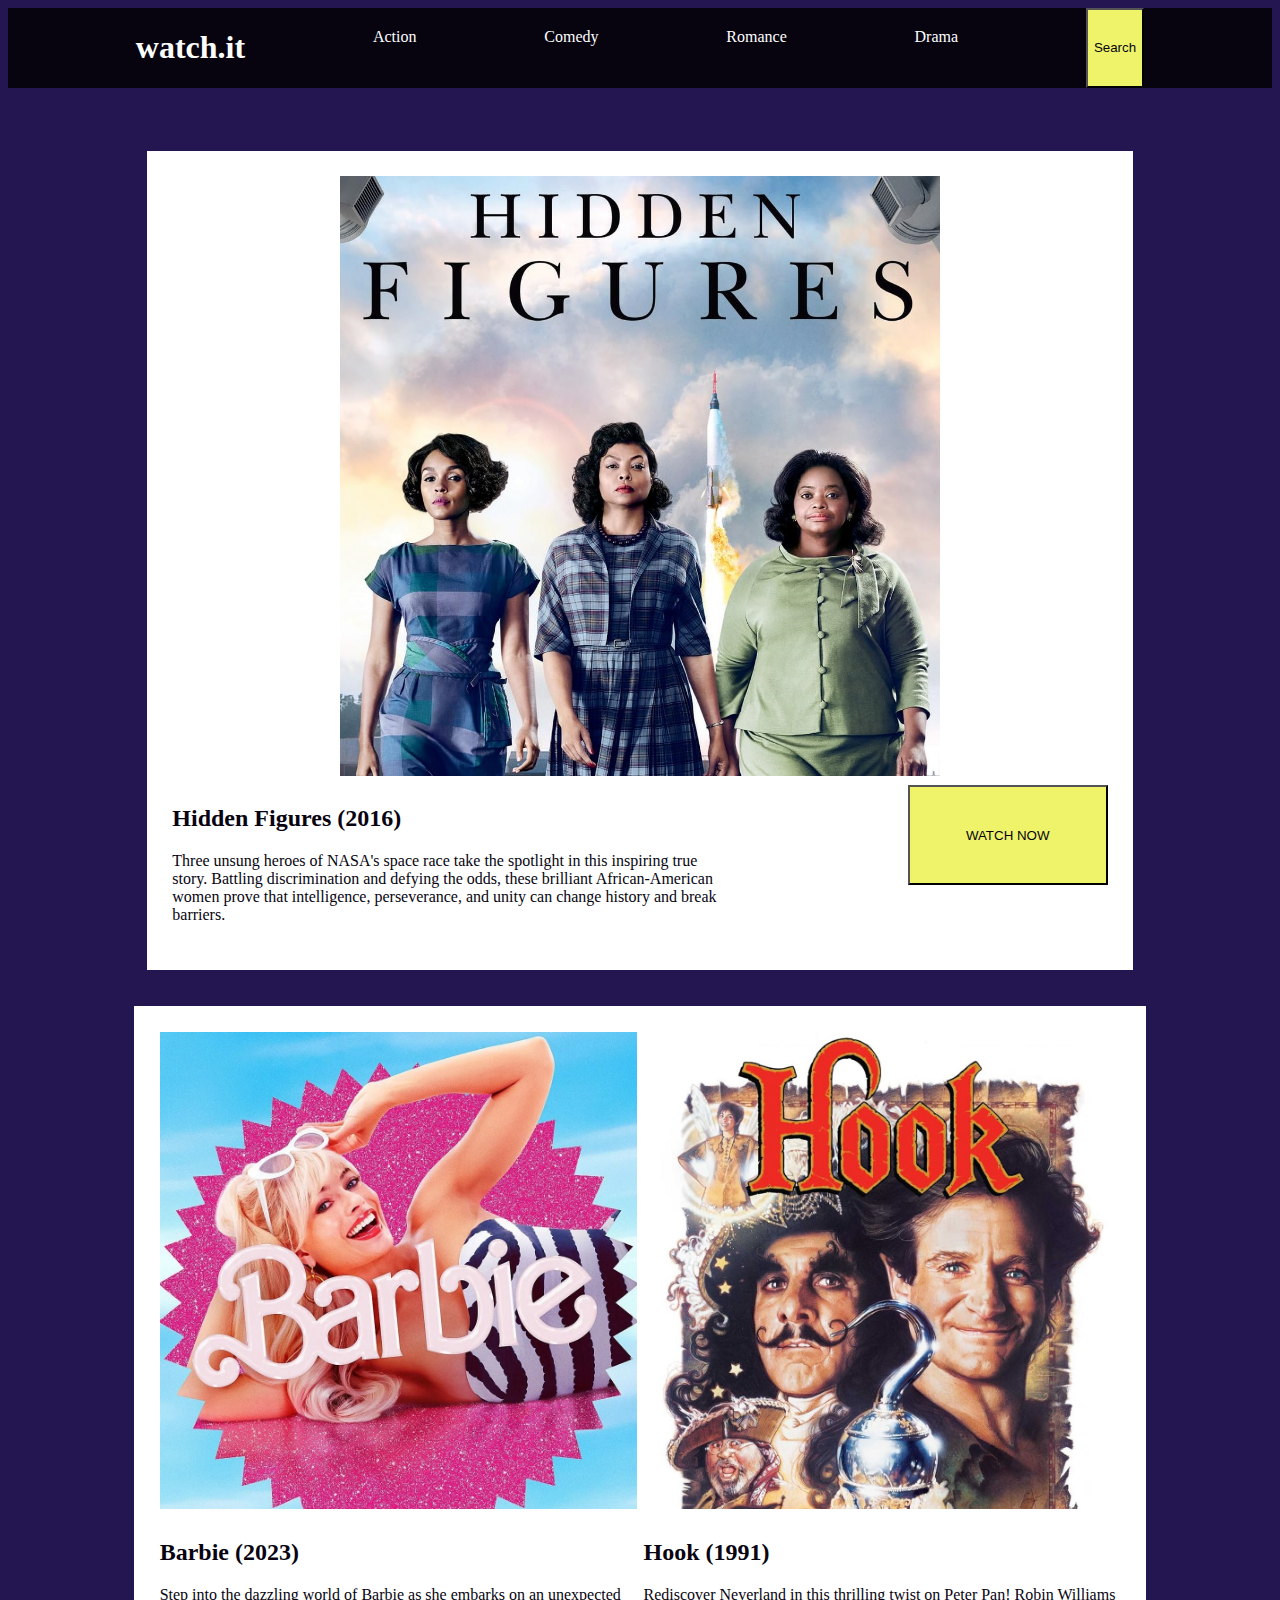
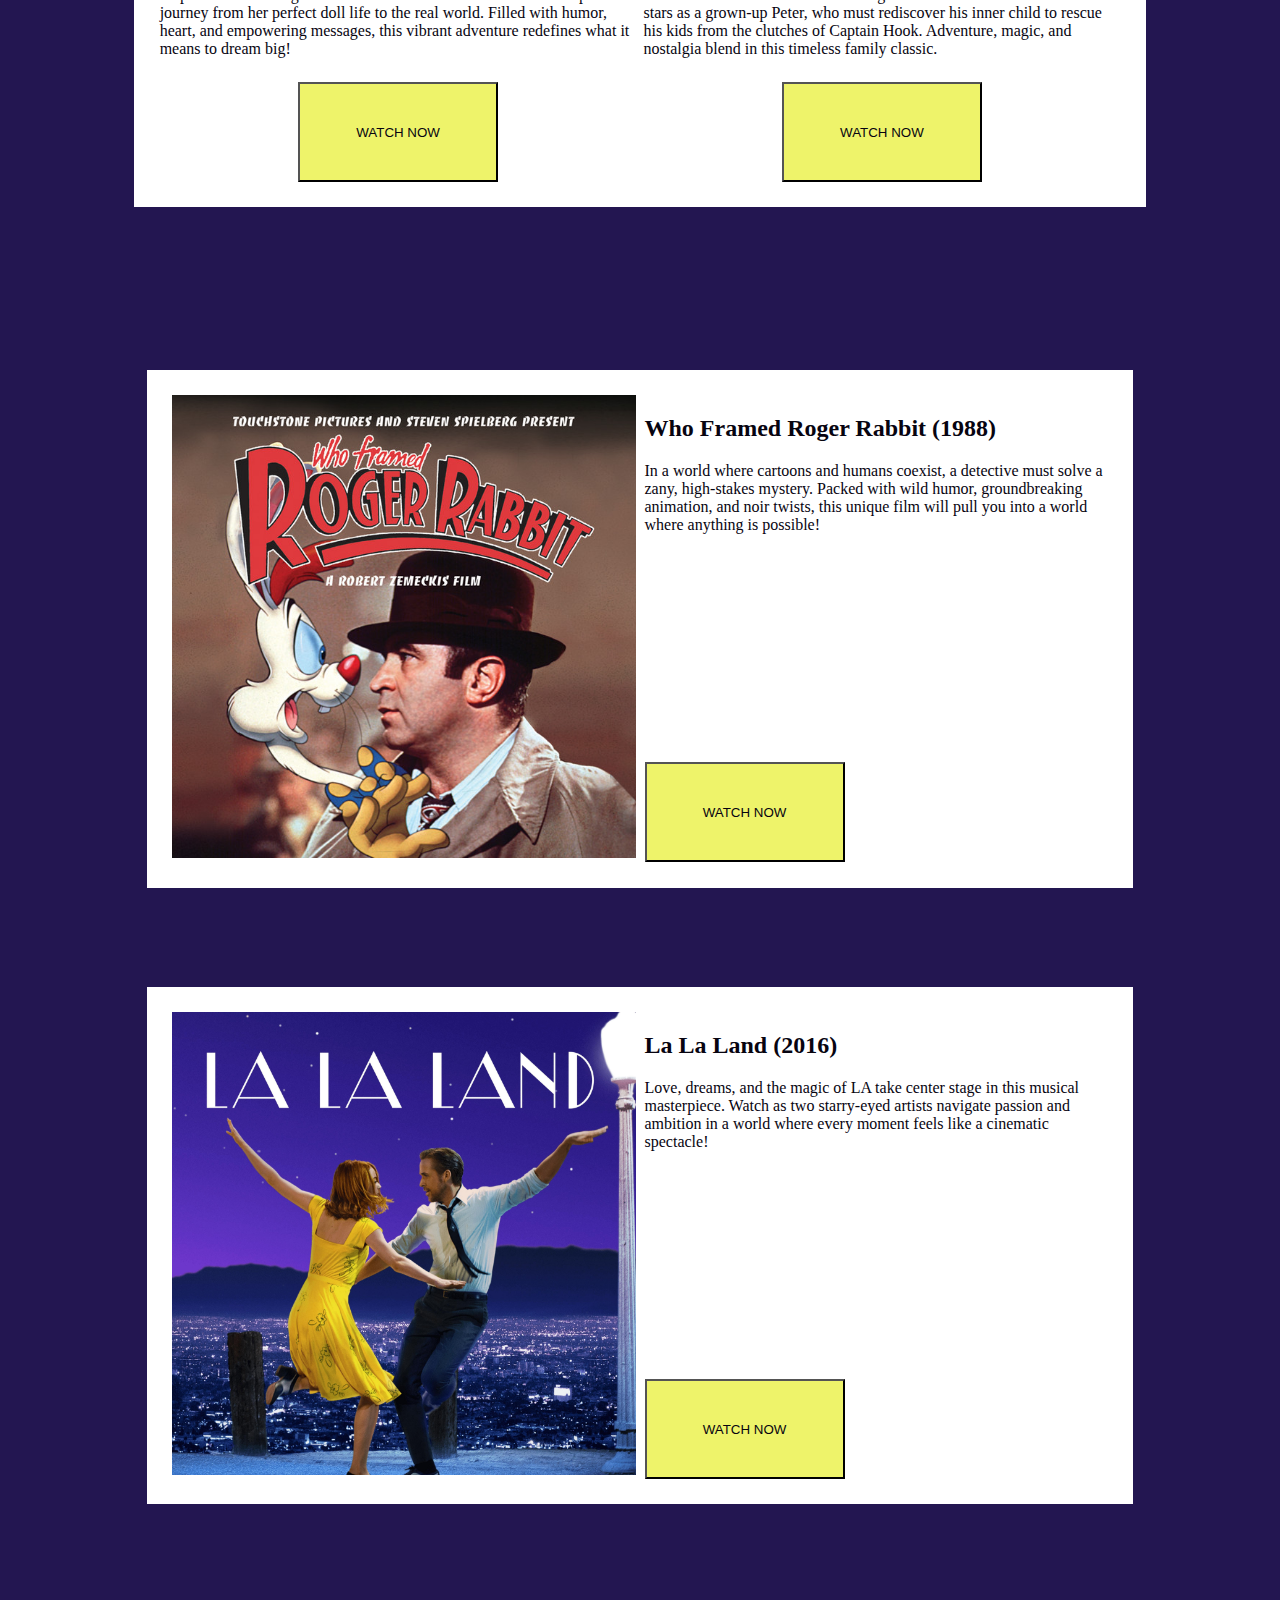
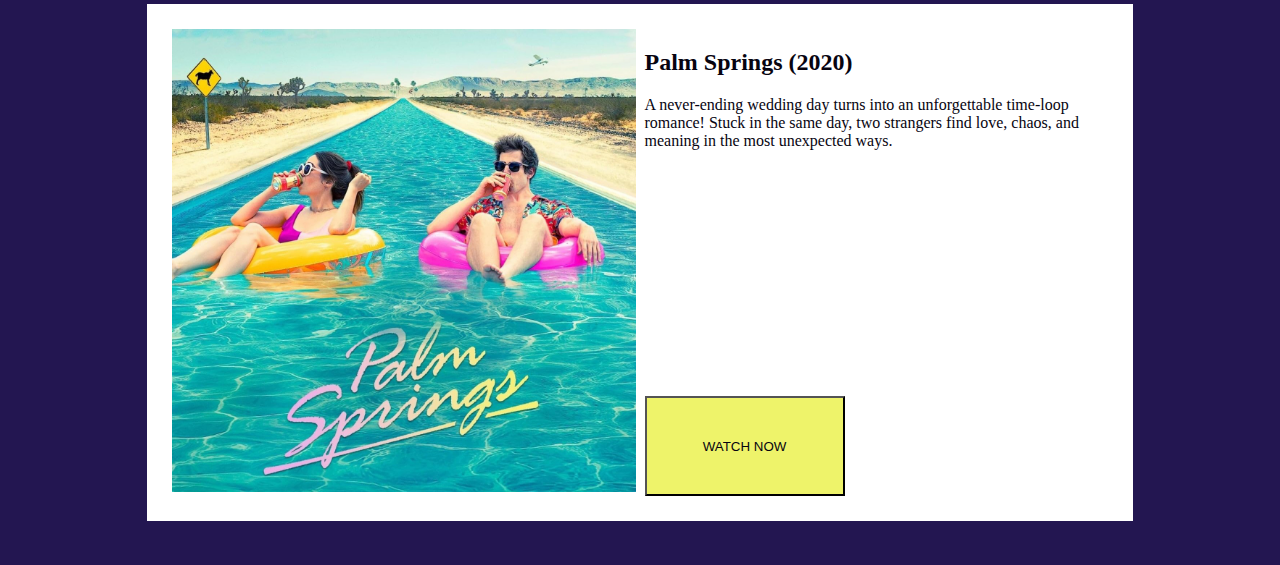
==== index.html @ b03faac0 "index.html" ====
<!DOCTYPE html>
<html lang="en">
<head>
    <meta charset="UTF-8">
    <meta name="viewport" content="width=device-width, initial-scale=1.0">
    <title>watch.it</title>
    <link rel="stylesheet" href="style.css">
</head>
<body>
    <!-- NAV BAR -->
    <nav>
        <h1>watch.it</h1>
        <a>Action</a>
        <a>Comedy</a>
        <a>Romance</a>
        <a>Drama</a>
        <button>Search</button>
    </nav>
<!-- POSTER 1 -->
<div class="top_poster">
    <div class="poster"><img src="images/hidden-figures.jpg"></div>
    <div class="description">
        <h2>Hidden  Figures (2016)</h2>
        <p>Three unsung heroes of NASA's space race take the spotlight in this inspiring true story. Battling discrimination and defying the odds, 
            these brilliant African-American women prove that intelligence, perseverance, and unity can change history and break barriers.</p>
    </div>
    <div class="b"><button>WATCH NOW</button></div>
</div>

<br><br>

<!-- POSTER 2 -->
<div class="container_1">
    <div class="poster1"><img src="images/barbie.jpg"></div>
    <div class="poster2"><img src="images/hook.jpg"></div>
    <div class="d2">
        <h2>Barbie (2023)</h2>
        <p>Step into the dazzling world of Barbie as she embarks on an unexpected journey from her perfect doll life to the real world. 
            Filled with humor, heart, and empowering messages, this vibrant adventure redefines what it means to dream big!</p>
    </div>
    <div class="d3">
        <h2>Hook (1991)</h2>
        <p>Rediscover Neverland in this thrilling twist on Peter Pan! Robin Williams stars as a grown-up Peter, 
            who must rediscover his inner child to rescue his kids from the clutches of Captain Hook. 
            Adventure, magic, and nostalgia blend in this timeless family classic.</p>        
    </div>
    <div class="b2"><button>WATCH NOW</button></div>
    <div class="b3"><button>WATCH NOW</button></div>
</div>

<br><br>

<!-- POSTER 3 -->

<div class="container_2">
    <div class="poster3"><img src="images/who-framed-roger-rabbit.jpg"></div>
    <div class="d4">
        <h2>Who Framed Roger Rabbit (1988)</h2>
        <p>In a world where cartoons and humans coexist, a detective must solve a zany, high-stakes mystery. 
            Packed with wild humor, groundbreaking animation, and noir twists, 
            this unique film will pull you into a world where anything is possible!</p>
    </div>
    <div class="b4">
        <button>WATCH NOW</button>
    </div>
</div>

<br><br>

<!-- POSTER 4 -->

<div class="container_2">
    <div class="poster3"><img src="images/la-la-land.jpg"></div>
    <div class="d4">
        <h2>La La Land (2016)</h2>
        <p>Love, dreams, and the magic of LA take center stage in this musical masterpiece. 
            Watch as two starry-eyed artists navigate passion and ambition in a world 
            where every moment feels like a cinematic spectacle!</p>
    </div>
    <div class="b4">
        <button>WATCH NOW</button>
    </div>
</div>

<br><br>

<!-- POSTER 5 -->

<div class="container_2">
    <div class="poster3"><img src="images/palm-springs.jpg"></div>
    <div class="d4">
        <h2>Palm Springs (2020)</h2>
        <p>A never-ending wedding day turns into an unforgettable time-loop romance! 
            Stuck in the same day, two strangers find love, chaos, and meaning in the most unexpected ways.</p>
    </div>
    <div class="b4">
        <button>WATCH NOW</button>
    </div>
</div>

<br><br>

</body>
</html>
---- style.css ----
html {
	box-sizing: border-box;
}
*, *:before, *:after {
	box-sizing: inherit; 
}

/* watch.it brand colors 
> #070410
> #231651
> #4DCCBD
> #EEF36A
> #FFFFFF
*/

body {
    background-color: #231651;
    color: #FFFFFF;
}

img {
    width: 100%;
    height: auto;
    max-width: 600px;
}

/* BUTTON AND NAV BAR */
nav {
    display: flex;
    justify-content: space-evenly;
    color: #FFFFFF;
    background-color: #070410;
}

a {
    margin-top: 20px;
}

button {
    color: #070410;
    background-color: #EEF36A;
}

button:hover{
    background-color: #4DCCBD;
}

/* grid 1 */
.top_poster {
    display: grid;
    grid-template-columns: repeat(4, 1fr);
    grid-template-rows: repeat(4, 1fr);
    gap: 5px;
    padding: 2%;
    background-color: #FFFFFF;
    color: #070410;
    margin-left: 11%;
    margin-right: 11%;
    margin-top: 5%
}
    
.poster {
    grid-column: span 5 / span 4;
    grid-row: span 4 / span 4;
    justify-self: center;
}


.description {
    grid-column: span 3 / span 3;
    grid-row: span 2 / span 2;
    grid-row-start: 5;
}

.b {
    grid-row: span 3 / span 3;
    grid-column-start: 5;
    grid-row-start: 5;
    justify-self: right;
}

.b button, .b2 button, .b3 button, .b4 button {
    width: 200px;
    height: 100px;
}

/* grid 2 */


.container_1 {
    display: grid;
    grid-template-columns: repeat(4, 1fr);
    grid-template-rows: repeat(4, 1fr);
    gap: 7px;
    padding: 2%;
    background-color: #FFFFFF;
    color: #070410;
    margin-left: 10%;
    margin-right: 10%;
    margin-bottom: 5%
}
    
.poster1 {
    grid-column: span 2 / span 2;
    grid-row: span 3 / span 3;
}

.poster2 {
    grid-column: span 2 / span 2;
    grid-row: span 3 / span 3;
    grid-column-start: 3;
}

.d2 {
    grid-column: span 2 / span 2;
    grid-row-start: 4;
}

.d3 {
    grid-column: span 2 / span 2;
    grid-column-start: 3;
    grid-row-start: 4;
}

.b2 {
    grid-column: span 2 / span 2;
    grid-row-start: 5;
    justify-self: center;
}

 .b3 {
    grid-column: span 2 / span 2;
    grid-column-start: 3;
    grid-row-start: 5;
    justify-self: center;
} 

/* grid 3 : repeats because they're the same style */


.container_2 {
    display: grid;
    grid-template-columns: repeat(4, 1fr);
    grid-template-rows: repeat(3, 1fr);
    gap: 9px;
    padding: 2%;
    background-color: #FFFFFF;
    color: #070410;
    margin-left: 11%;
    margin-right: 11%;
    margin-top: 5%
}
    
.poster3 {
    grid-column: span 2 / span 2;
    grid-row: span 4 / span 4;
}

.d4 {
    grid-column: span 2 / span 2;
    grid-row: span 3 / span 3;
    grid-column-start: 3;
}

.b4 {
    grid-column: span 2 / span 2;
    grid-column-start: 3;
    grid-row-start: 4;
}
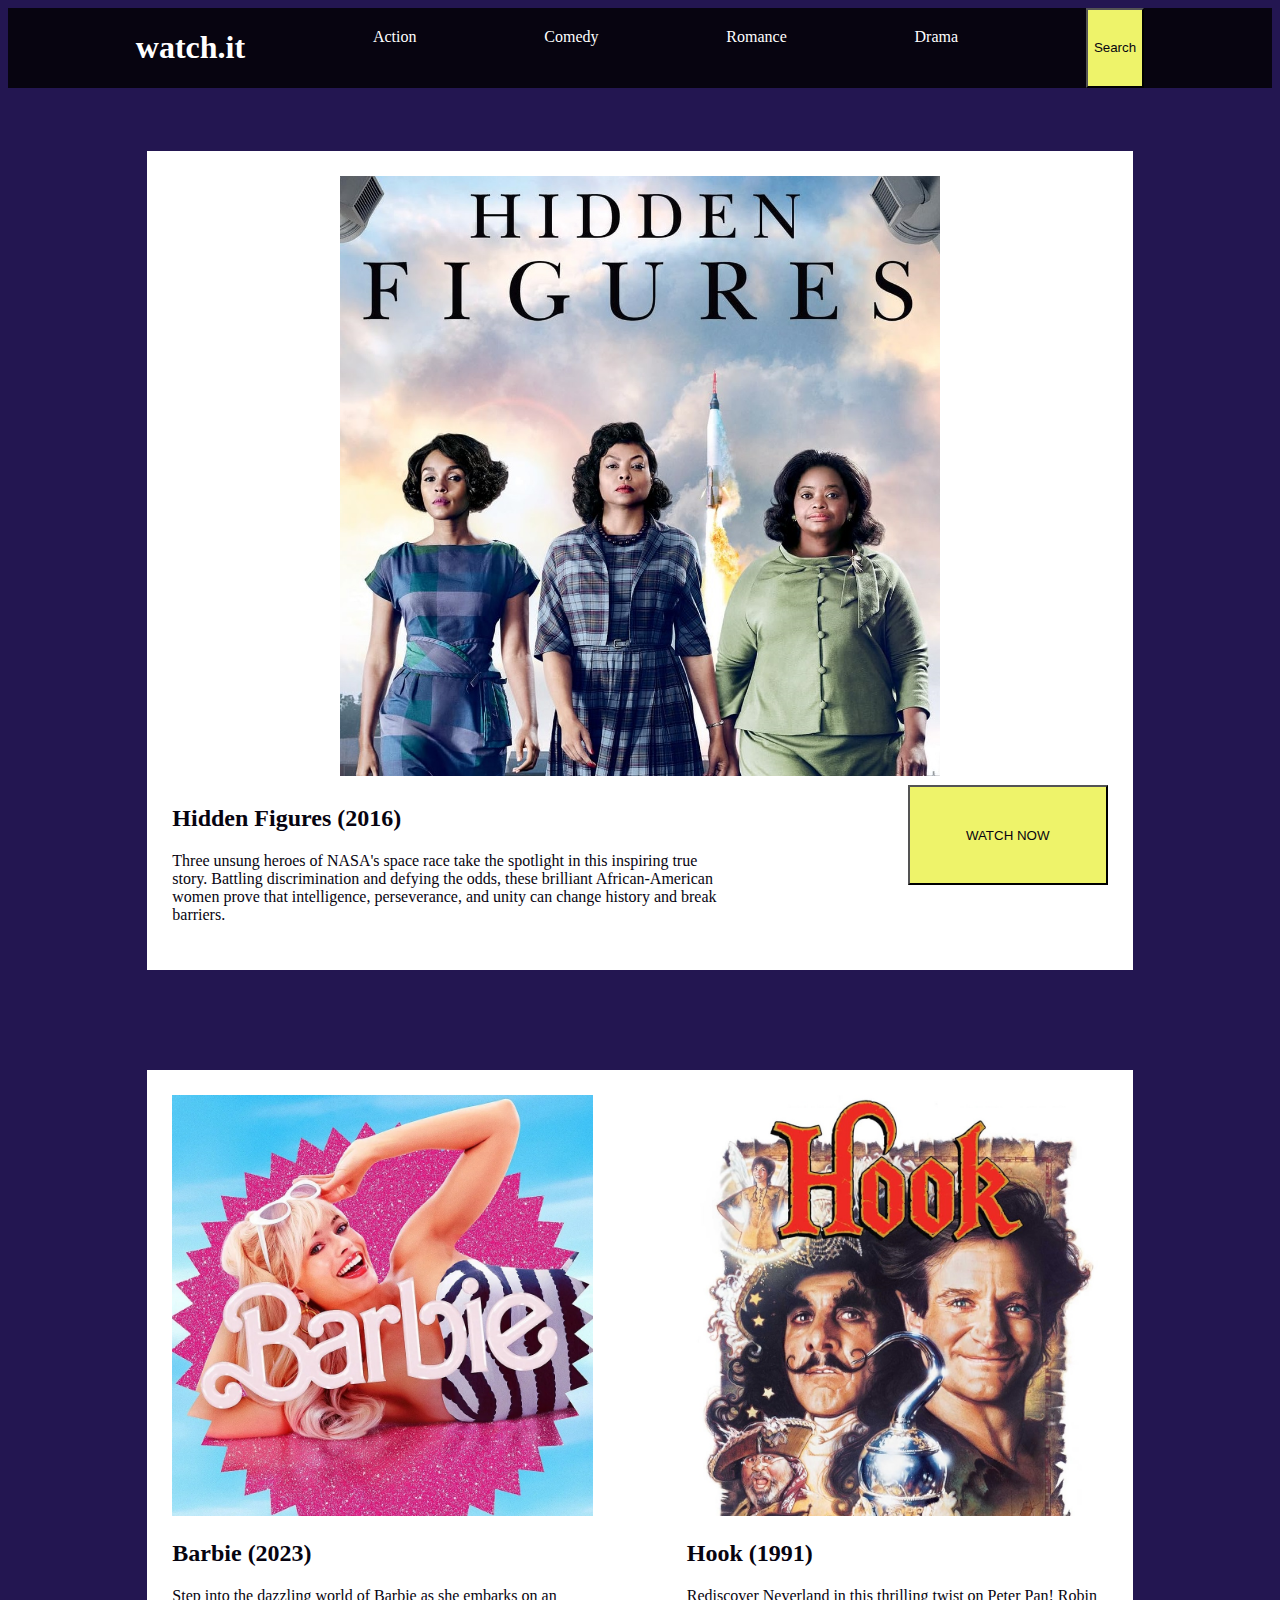
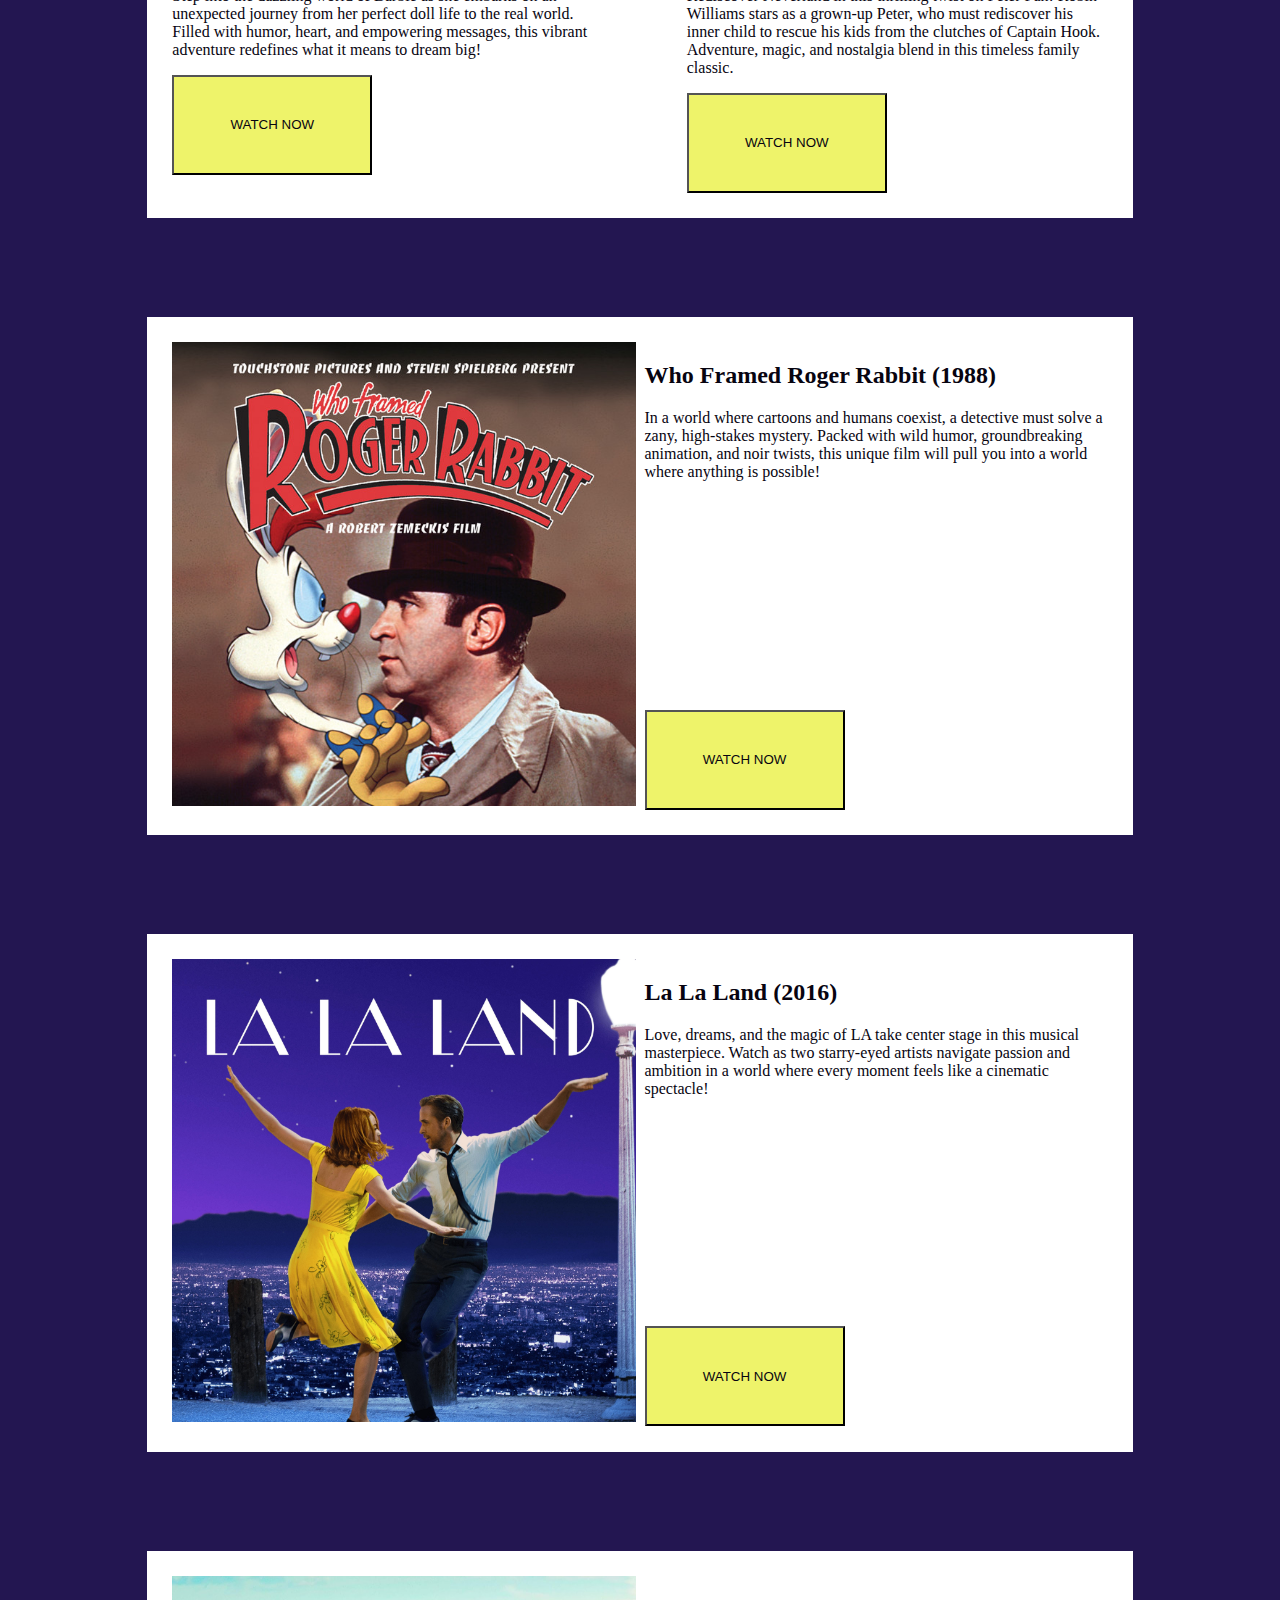
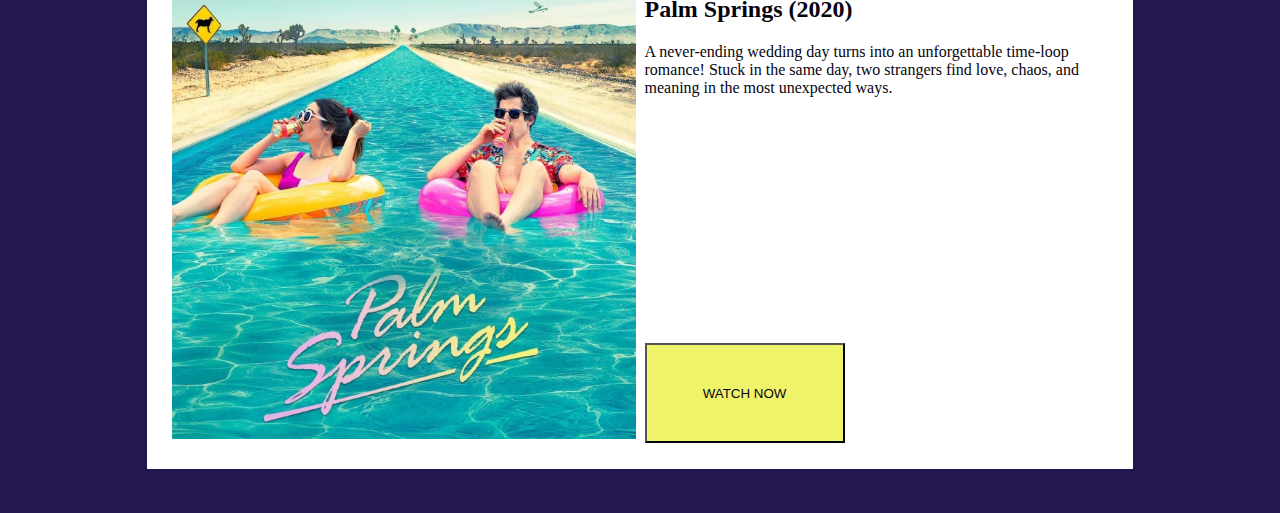
==== commit 841a217f: "index.html" ====
--- a/index.html
+++ b/index.html
@@ -17,6 +17,7 @@
         <button>Search</button>
     </nav>
 <!-- POSTER 1 -->
+<div class="container">
 <div class="top_poster">
     <div class="poster"><img src="images/hidden-figures.jpg"></div>
     <div class="description">
@@ -26,32 +27,35 @@
     </div>
     <div class="b"><button>WATCH NOW</button></div>
 </div>
+</div>
 
 <br><br>
 
 <!-- POSTER 2 -->
-<div class="container_1">
-    <div class="poster1"><img src="images/barbie.jpg"></div>
-    <div class="poster2"><img src="images/hook.jpg"></div>
-    <div class="d2">
-        <h2>Barbie (2023)</h2>
-        <p>Step into the dazzling world of Barbie as she embarks on an unexpected journey from her perfect doll life to the real world. 
-            Filled with humor, heart, and empowering messages, this vibrant adventure redefines what it means to dream big!</p>
-    </div>
-    <div class="d3">
-        <h2>Hook (1991)</h2>
-        <p>Rediscover Neverland in this thrilling twist on Peter Pan! Robin Williams stars as a grown-up Peter, 
-            who must rediscover his inner child to rescue his kids from the clutches of Captain Hook. 
-            Adventure, magic, and nostalgia blend in this timeless family classic.</p>        
-    </div>
-    <div class="b2"><button>WATCH NOW</button></div>
-    <div class="b3"><button>WATCH NOW</button></div>
+<div class="container">
+    <div class="container_1">
+        <div class="column">
+            <img src="images/barbie.jpg">
+            <h2>Barbie (2023)</h2>
+            <p>Step into the dazzling world of Barbie as she embarks on an unexpected journey from her perfect doll life to the real world. 
+                Filled with humor, heart, and empowering messages, this vibrant adventure redefines what it means to dream big!</p>
+            <button>WATCH NOW</button>
+        </div>
+        <div class="column">
+            <img src="images/hook.jpg">
+            <h2>Hook (1991)</h2>
+            <p>Rediscover Neverland in this thrilling twist on Peter Pan!
+                Robin Williams stars as a grown-up Peter, who must rediscover his inner child to rescue his kids from the clutches of Captain Hook. 
+               Adventure, magic, and nostalgia blend in this timeless family classic.</p>
+            <button>WATCH NOW</button>
+        </div>
+    </div> 
 </div>
 
 <br><br>
 
 <!-- POSTER 3 -->
-
+<div class="container">
 <div class="container_2">
     <div class="poster3"><img src="images/who-framed-roger-rabbit.jpg"></div>
     <div class="d4">
@@ -64,11 +68,12 @@
         <button>WATCH NOW</button>
     </div>
 </div>
+</div>
 
 <br><br>
 
 <!-- POSTER 4 -->
-
+<div class="container">
 <div class="container_2">
     <div class="poster3"><img src="images/la-la-land.jpg"></div>
     <div class="d4">
@@ -81,11 +86,12 @@
         <button>WATCH NOW</button>
     </div>
 </div>
+</div>
 
 <br><br>
 
 <!-- POSTER 5 -->
-
+<div class="container">
 <div class="container_2">
     <div class="poster3"><img src="images/palm-springs.jpg"></div>
     <div class="d4">
@@ -97,7 +103,7 @@
         <button>WATCH NOW</button>
     </div>
 </div>
-
+</div>
 <br><br>
 
 </body>
--- a/style.css
+++ b/style.css
@@ -1,3 +1,41 @@
+/* @media (orientation: portrait), (max-resolution: 1024px){} /* overall */
+
+/* @media (min-width: 360px) {
+    nav a {
+        display: none;
+    }
+
+    nav h1, nav button {
+        display: flex;
+        flex-direction: row;
+        align-items: center;
+    }
+
+    body {
+        padding: 12px;
+        max-width: 900px;
+    }
+}
+
+@media (min-width: 720px) {
+
+}
+
+@media (min-width: 1024px) {
+    nav {
+        display: flex;
+        justify-content: space-evenly;
+        color: #FFFFFF;
+        background-color: #070410;
+    }
+    
+    a {
+        margin-top: 20px;
+    }
+
+    
+} */
+
 html {
 	box-sizing: border-box;
 }
@@ -45,18 +83,21 @@
     background-color: #4DCCBD;
 }
 
+.container {
+    padding: 2%;
+    background-color: #FFFFFF;
+    color: #070410;
+    margin-left: 11%;
+    margin-right: 11%;
+    margin-top: 5%
+}
+
 /* grid 1 */
 .top_poster {
     display: grid;
     grid-template-columns: repeat(4, 1fr);
     grid-template-rows: repeat(4, 1fr);
     gap: 5px;
-    padding: 2%;
-    background-color: #FFFFFF;
-    color: #070410;
-    margin-left: 11%;
-    margin-right: 11%;
-    margin-top: 5%
 }
     
 .poster {
@@ -79,61 +120,21 @@
     justify-self: right;
 }
 
-.b button, .b2 button, .b3 button, .b4 button {
+.b button, .b2 button, .b4 button, .column button {
     width: 200px;
     height: 100px;
 }
 
 /* grid 2 */
 
-
 .container_1 {
-    display: grid;
-    grid-template-columns: repeat(4, 1fr);
-    grid-template-rows: repeat(4, 1fr);
-    gap: 7px;
-    padding: 2%;
-    background-color: #FFFFFF;
-    color: #070410;
-    margin-left: 10%;
-    margin-right: 10%;
-    margin-bottom: 5%
-}
-    
-.poster1 {
-    grid-column: span 2 / span 2;
-    grid-row: span 3 / span 3;
+    display: flex;
+    gap: 10%;
 }
 
-.poster2 {
-    grid-column: span 2 / span 2;
-    grid-row: span 3 / span 3;
-    grid-column-start: 3;
+.column {
+    flex: 50%;
 }
-
-.d2 {
-    grid-column: span 2 / span 2;
-    grid-row-start: 4;
-}
-
-.d3 {
-    grid-column: span 2 / span 2;
-    grid-column-start: 3;
-    grid-row-start: 4;
-}
-
-.b2 {
-    grid-column: span 2 / span 2;
-    grid-row-start: 5;
-    justify-self: center;
-}
-
- .b3 {
-    grid-column: span 2 / span 2;
-    grid-column-start: 3;
-    grid-row-start: 5;
-    justify-self: center;
-} 
 
 /* grid 3 : repeats because they're the same style */
 
@@ -143,12 +144,6 @@
     grid-template-columns: repeat(4, 1fr);
     grid-template-rows: repeat(3, 1fr);
     gap: 9px;
-    padding: 2%;
-    background-color: #FFFFFF;
-    color: #070410;
-    margin-left: 11%;
-    margin-right: 11%;
-    margin-top: 5%
 }
     
 .poster3 {
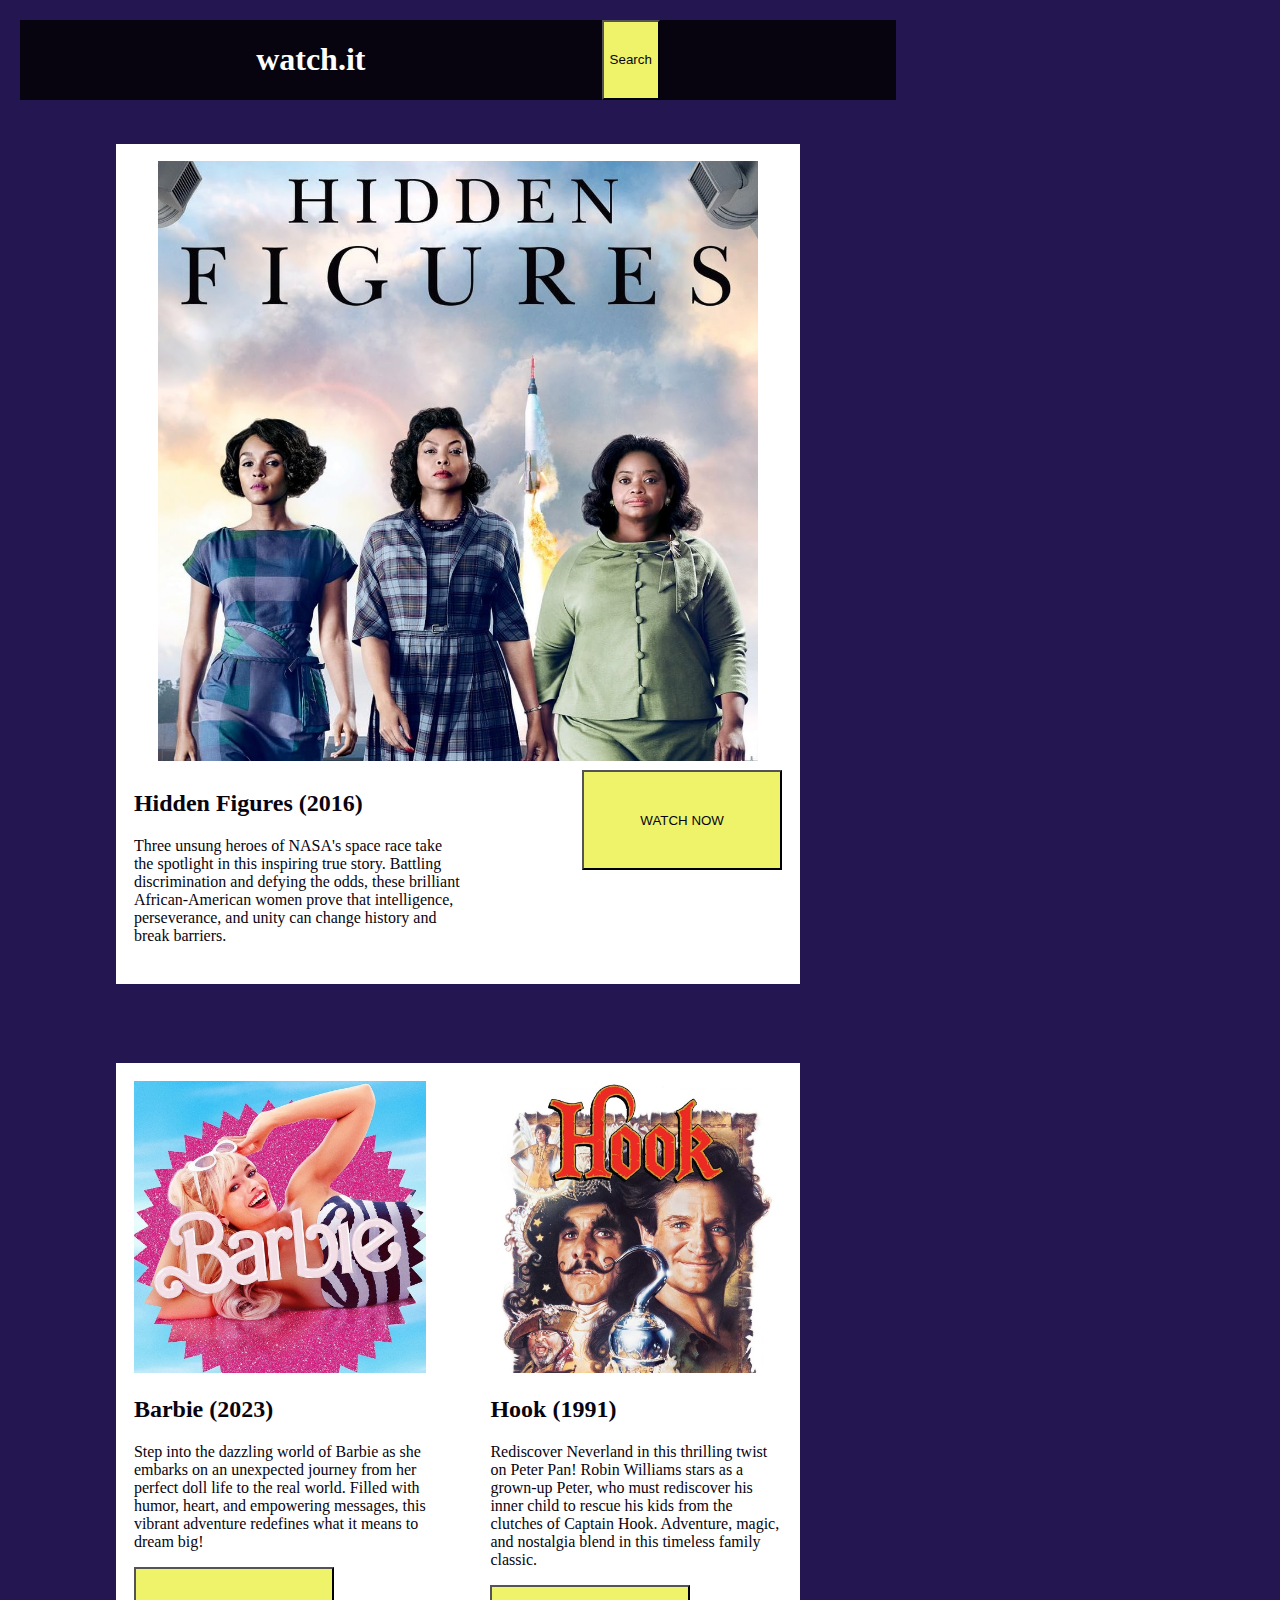
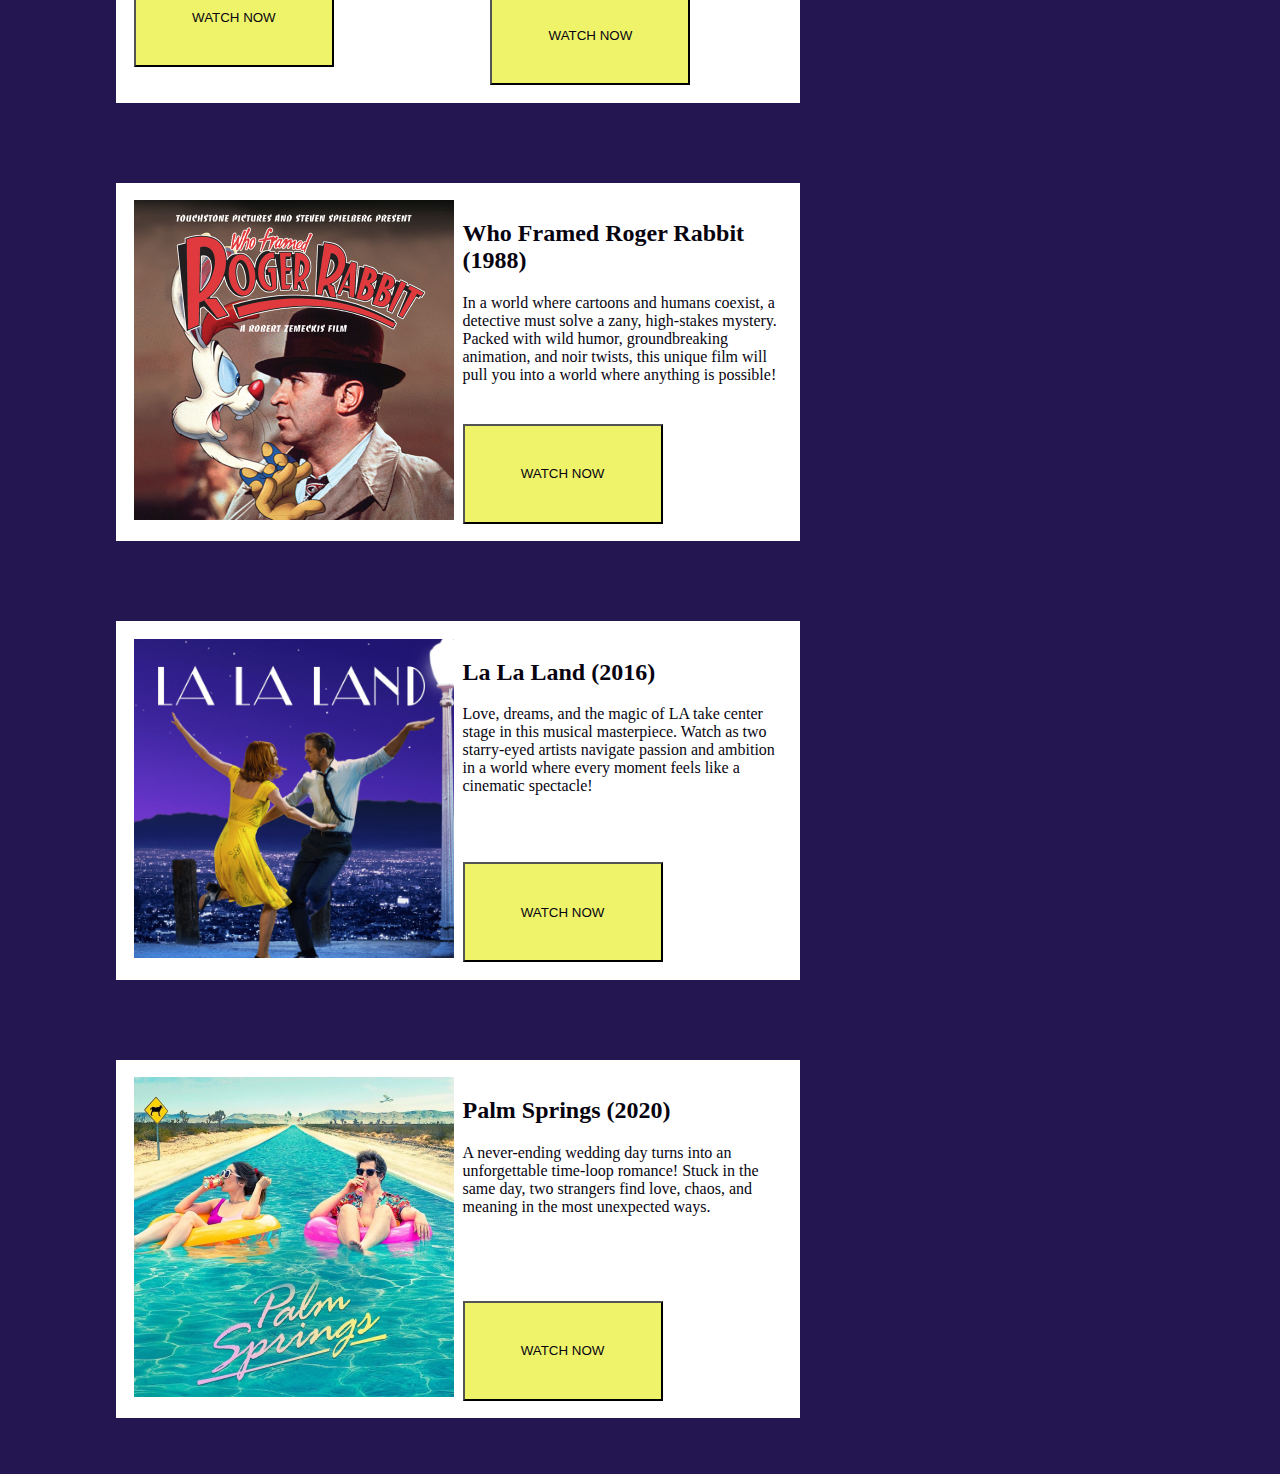
==== commit 84bd3929: "index.html" ====
--- a/index.html
+++ b/index.html
@@ -18,6 +18,8 @@
     </nav>
 <!-- POSTER 1 -->
 <div class="container">
+<div class="container_duo">
+<div class="column2">    
 <div class="top_poster">
     <div class="poster"><img src="images/hidden-figures.jpg"></div>
     <div class="description">
@@ -26,6 +28,8 @@
             these brilliant African-American women prove that intelligence, perseverance, and unity can change history and break barriers.</p>
     </div>
     <div class="b"><button>WATCH NOW</button></div>
+</div>
+</div>
 </div>
 </div>
 
@@ -56,7 +60,8 @@
 
 <!-- POSTER 3 -->
 <div class="container">
-<div class="container_2">
+<div class="container_duo">
+<div class="column2"><div class="container_2">
     <div class="poster3"><img src="images/who-framed-roger-rabbit.jpg"></div>
     <div class="d4">
         <h2>Who Framed Roger Rabbit (1988)</h2>
@@ -69,11 +74,15 @@
     </div>
 </div>
 </div>
+</div>
+</div>
 
 <br><br>
 
 <!-- POSTER 4 -->
 <div class="container">
+<div class="container_duo">
+<div class="column2">
 <div class="container_2">
     <div class="poster3"><img src="images/la-la-land.jpg"></div>
     <div class="d4">
@@ -87,11 +96,15 @@
     </div>
 </div>
 </div>
+</div>
+</div>
 
 <br><br>
 
 <!-- POSTER 5 -->
 <div class="container">
+<div class="container_duo">
+<div class="column2">
 <div class="container_2">
     <div class="poster3"><img src="images/palm-springs.jpg"></div>
     <div class="d4">
@@ -104,6 +117,8 @@
     </div>
 </div>
 </div>
+</div>
+</div>
 <br><br>
 
 </body>
--- a/style.css
+++ b/style.css
@@ -1,6 +1,6 @@
-/* @media (orientation: portrait), (max-resolution: 1024px){} /* overall */
-
-/* @media (min-width: 360px) {
+@media (orientation: portrait), (max-resolution: 1024px){} /* overall */
+
+@media (min-width: 360px) {
     nav a {
         display: none;
     }
@@ -15,13 +15,15 @@
         padding: 12px;
         max-width: 900px;
     }
+
+    img {
+        width: 100%;
+        height: auto;
+        max-width: 600px;
+    }
 }
 
 @media (min-width: 720px) {
-
-}
-
-@media (min-width: 1024px) {
     nav {
         display: flex;
         justify-content: space-evenly;
@@ -32,9 +34,106 @@
     a {
         margin-top: 20px;
     }
-
-    
-} */
+    img {
+        width: 100%;
+        height: auto;
+        max-width: 600px;
+    }
+
+    .container_1 {
+        display: flex;
+        gap: 10%;
+    }
+    
+    .column {
+        flex: 50%;
+    }
+}
+
+@media (min-width: 1024px) {
+    nav {
+        display: flex;
+        justify-content: space-evenly;
+        color: #FFFFFF;
+        background-color: #070410;
+    }
+    
+    a {
+        margin-top: 20px;
+    }
+
+    /* grid 1 */
+.top_poster {
+    display: grid;
+    grid-template-columns: repeat(4, 1fr);
+    grid-template-rows: repeat(4, 1fr);
+    gap: 5px;
+}
+    
+.poster {
+    grid-column: span 5 / span 4;
+    grid-row: span 4 / span 4;
+    justify-self: center;
+}
+
+
+.description {
+    grid-column: span 3 / span 3;
+    grid-row: span 2 / span 2;
+    grid-row-start: 5;
+}
+
+.b {
+    grid-row: span 3 / span 3;
+    grid-column-start: 5;
+    grid-row-start: 5;
+    justify-self: right;
+}
+
+.b button, .b2 button, .b4 button, .column button {
+    width: 200px;
+    height: 100px;
+}
+
+/* grid 2 */
+
+.container_1 {
+    display: flex;
+    gap: 10%;
+}
+
+.column {
+    flex: 50%;
+}
+
+/* grid 3 : repeats because they're the same style */
+
+
+.container_2 {
+    display: grid;
+    grid-template-columns: repeat(4, 1fr);
+    grid-template-rows: repeat(3, 1fr);
+    gap: 9px;
+}
+    
+.poster3 {
+    grid-column: span 2 / span 2;
+    grid-row: span 4 / span 4;
+}
+
+.d4 {
+    grid-column: span 2 / span 2;
+    grid-row: span 3 / span 3;
+    grid-column-start: 3;
+}
+
+.b4 {
+    grid-column: span 2 / span 2;
+    grid-column-start: 3;
+    grid-row-start: 4;
+}
+    
+} 
 
 html {
 	box-sizing: border-box;
@@ -48,8 +147,8 @@
 > #231651
 > #4DCCBD
 > #EEF36A
-> #FFFFFF
-*/
+> #FFFFFF */
+
 
 body {
     background-color: #231651;
@@ -92,7 +191,7 @@
     margin-top: 5%
 }
 
-/* grid 1 */
+/* grid 1 
 .top_poster {
     display: grid;
     grid-template-columns: repeat(4, 1fr);
@@ -125,7 +224,7 @@
     height: 100px;
 }
 
-/* grid 2 */
+/* grid 2 
 
 .container_1 {
     display: flex;
@@ -136,7 +235,7 @@
     flex: 50%;
 }
 
-/* grid 3 : repeats because they're the same style */
+/* grid 3 : repeats because they're the same style 
 
 
 .container_2 {
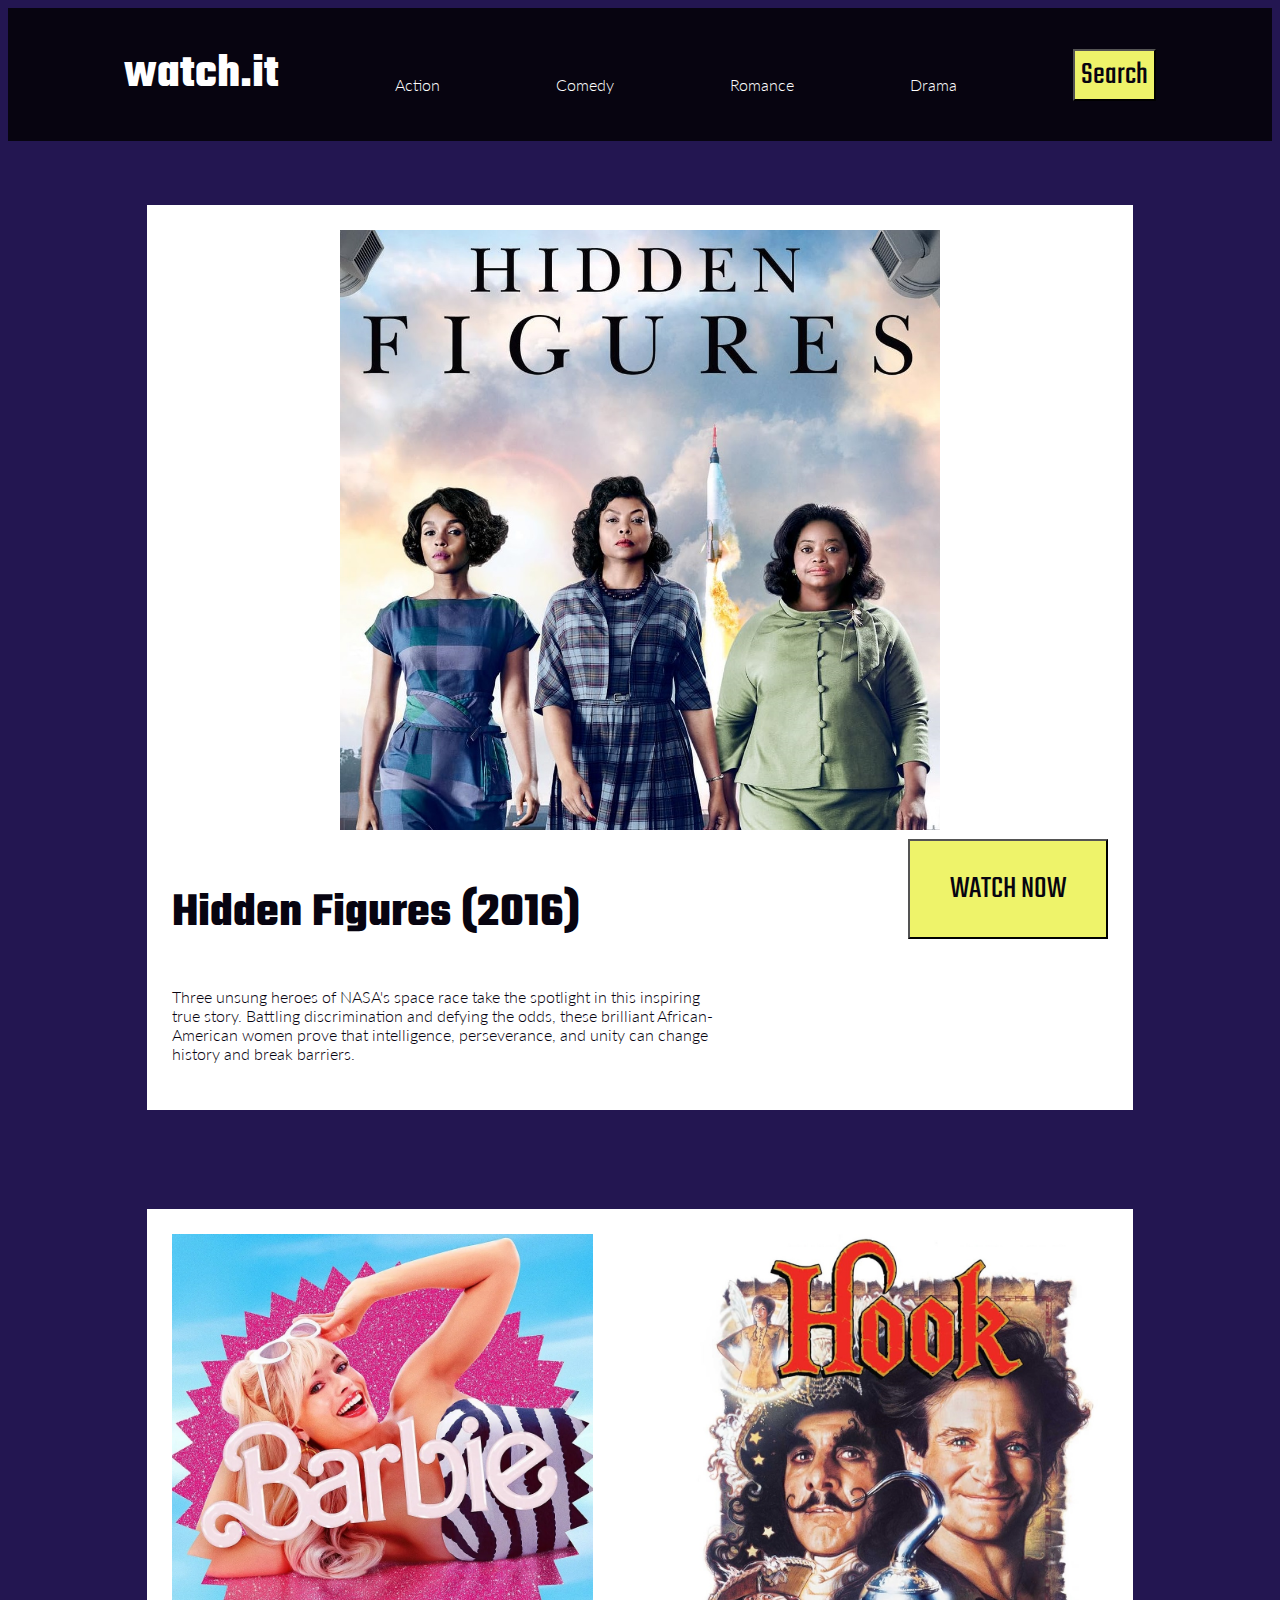
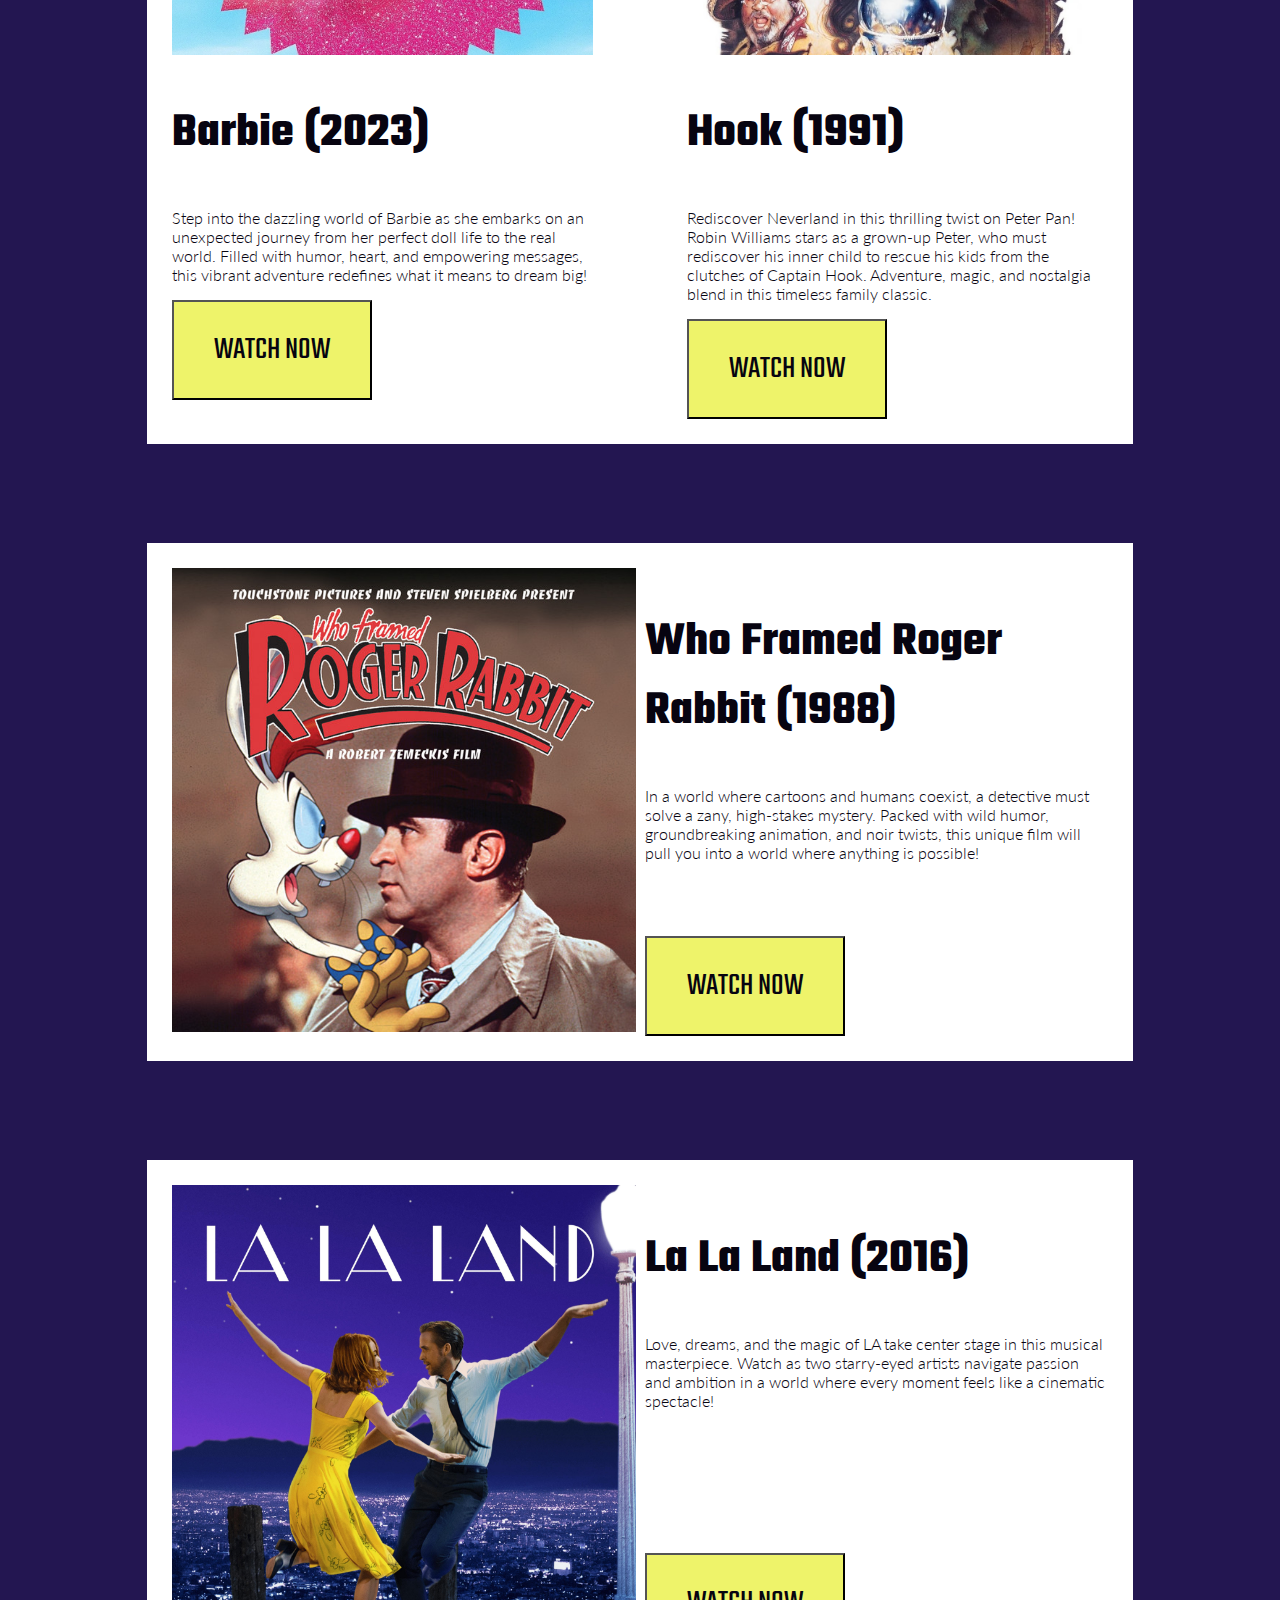
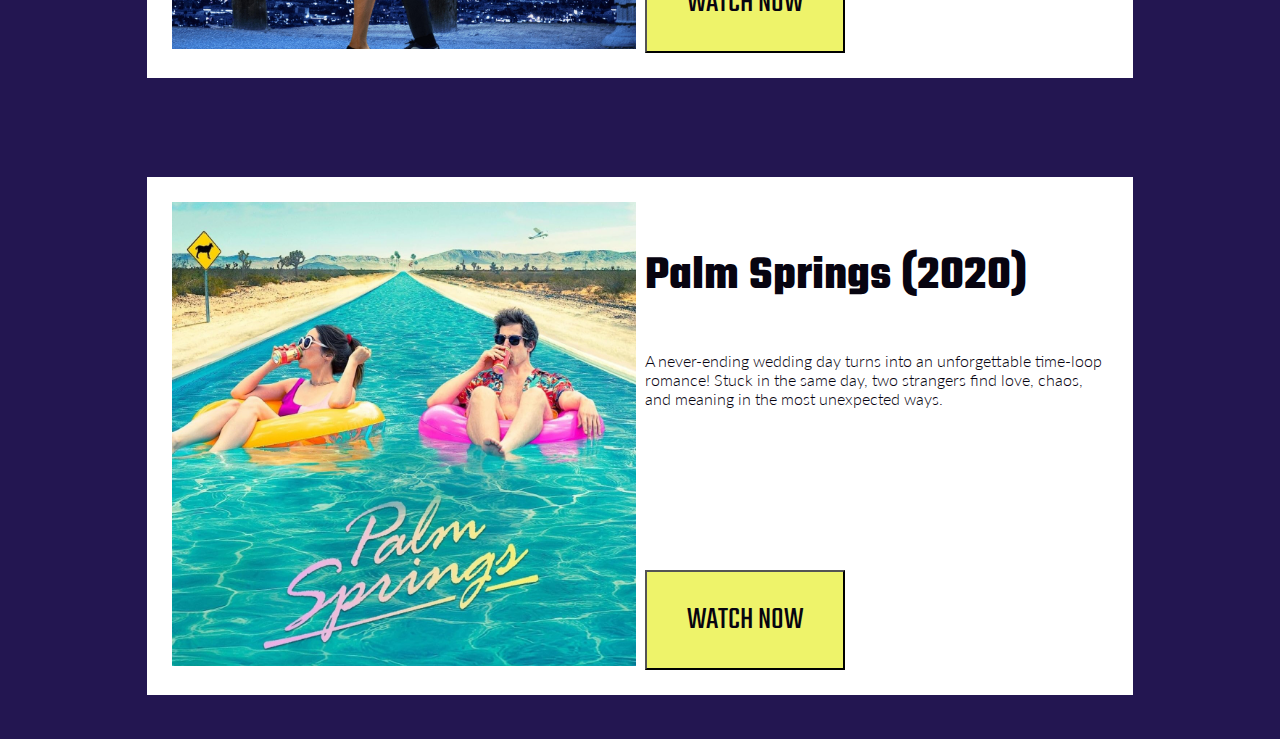
==== commit 44a216cc: "index.html" ====
--- a/index.html
+++ b/index.html
@@ -5,6 +5,14 @@
     <meta name="viewport" content="width=device-width, initial-scale=1.0">
     <title>watch.it</title>
     <link rel="stylesheet" href="style.css">
+    <!-- HEADING AND BUTTON FONT : TEKO -->
+    <link rel="preconnect" href="https://fonts.googleapis.com">
+    <link rel="preconnect" href="https://fonts.gstatic.com" crossorigin>
+    <link href="https://fonts.googleapis.com/css2?family=Teko:wght@300..700&display=swap" rel="stylesheet">
+    <!-- PARAGRAPH AND A FONT : LATO -->
+    <link rel="preconnect" href="https://fonts.googleapis.com">
+    <link rel="preconnect" href="https://fonts.gstatic.com" crossorigin>
+    <link href="https://fonts.googleapis.com/css2?family=Lato:ital,wght@0,100;0,300;0,400;0,700;0,900;1,100;1,300;1,400;1,700;1,900&display=swap" rel="stylesheet">
 </head>
 <body>
     <!-- NAV BAR -->
@@ -18,8 +26,8 @@
     </nav>
 <!-- POSTER 1 -->
 <div class="container">
-<div class="container_duo">
-<div class="column2">    
+<div class="container_1">
+<div class="column">    
 <div class="top_poster">
     <div class="poster"><img src="images/hidden-figures.jpg"></div>
     <div class="description">
@@ -60,8 +68,8 @@
 
 <!-- POSTER 3 -->
 <div class="container">
-<div class="container_duo">
-<div class="column2"><div class="container_2">
+<div class="container_1">
+<div class="column"><div class="container_2">
     <div class="poster3"><img src="images/who-framed-roger-rabbit.jpg"></div>
     <div class="d4">
         <h2>Who Framed Roger Rabbit (1988)</h2>
@@ -81,8 +89,8 @@
 
 <!-- POSTER 4 -->
 <div class="container">
-<div class="container_duo">
-<div class="column2">
+<div class="container_1">
+<div class="column">
 <div class="container_2">
     <div class="poster3"><img src="images/la-la-land.jpg"></div>
     <div class="d4">
@@ -103,8 +111,8 @@
 
 <!-- POSTER 5 -->
 <div class="container">
-<div class="container_duo">
-<div class="column2">
+<div class="container_1">
+<div class="column">
 <div class="container_2">
     <div class="poster3"><img src="images/palm-springs.jpg"></div>
     <div class="d4">
--- a/style.css
+++ b/style.css
@@ -1,6 +1,6 @@
 @media (orientation: portrait), (max-resolution: 1024px){} /* overall */
 
-@media (min-width: 360px) {
+@media (min-width: 360px) and (max-width: 719px) {
     nav a {
         display: none;
     }
@@ -11,35 +11,48 @@
         align-items: center;
     }
 
-    body {
-        padding: 12px;
+   body {
         max-width: 900px;
-    }
+    } 
 
     img {
         width: 100%;
         height: auto;
         max-width: 600px;
     }
+
+    h1, h2 {
+        font-size: 2em;
+    }
 }
 
 @media (min-width: 720px) {
     nav {
         display: flex;
         justify-content: space-evenly;
+        align-items: center;
         color: #FFFFFF;
         background-color: #070410;
     }
     
-    a {
+    /*a {
         margin-top: 20px;
-    }
+    }*/
     img {
         width: 100%;
         height: auto;
         max-width: 600px;
     }
 
+    .container_duo {
+        display: flex;
+        gap: 10%;
+    }
+    
+    .column2 {
+        flex: 50%;
+    }
+
     .container_1 {
         display: flex;
         gap: 10%;
@@ -56,10 +69,12 @@
         justify-content: space-evenly;
         color: #FFFFFF;
         background-color: #070410;
+        font-size: 1em;
     }
     
     a {
-        margin-top: 20px;
+        margin-top: 10%;
+        font-size: 1em;
     }
 
     /* grid 1 */
@@ -173,9 +188,15 @@
     margin-top: 20px;
 }
 
+h1, h2 {
+    font-size: 3em;
+}
+
+
 button {
     color: #070410;
     background-color: #EEF36A;
+    font-size: 2em;
 }
 
 button:hover{
@@ -191,6 +212,18 @@
     margin-top: 5%
 }
 
+.teko, h1, h2, button {
+    font-family: "Teko", sans-serif;
+    font-optical-sizing: auto;
+    font-style: normal;
+  }
+
+  .lato-light, p, a {
+    font-family: "Lato", sans-serif;
+    font-weight: 300;
+    font-style: normal;
+  }
+
 /* grid 1 
 .top_poster {
     display: grid;
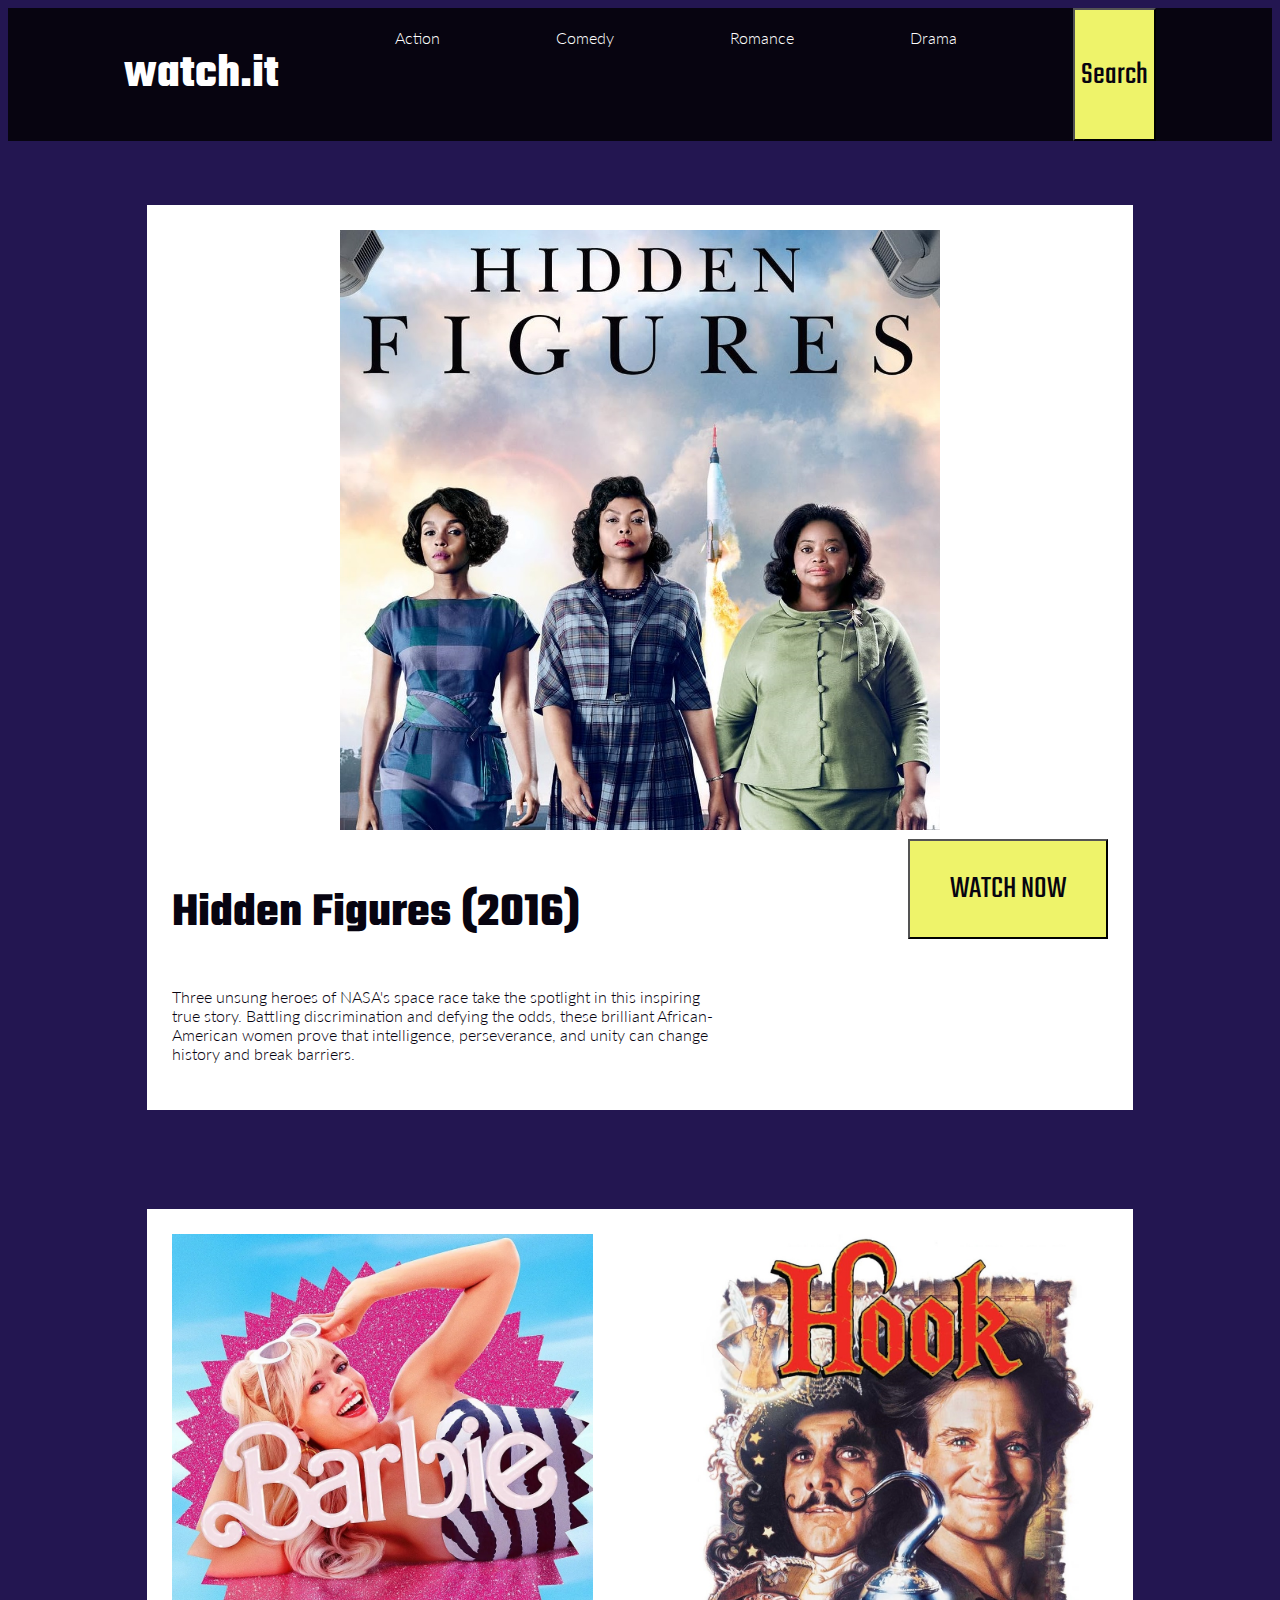
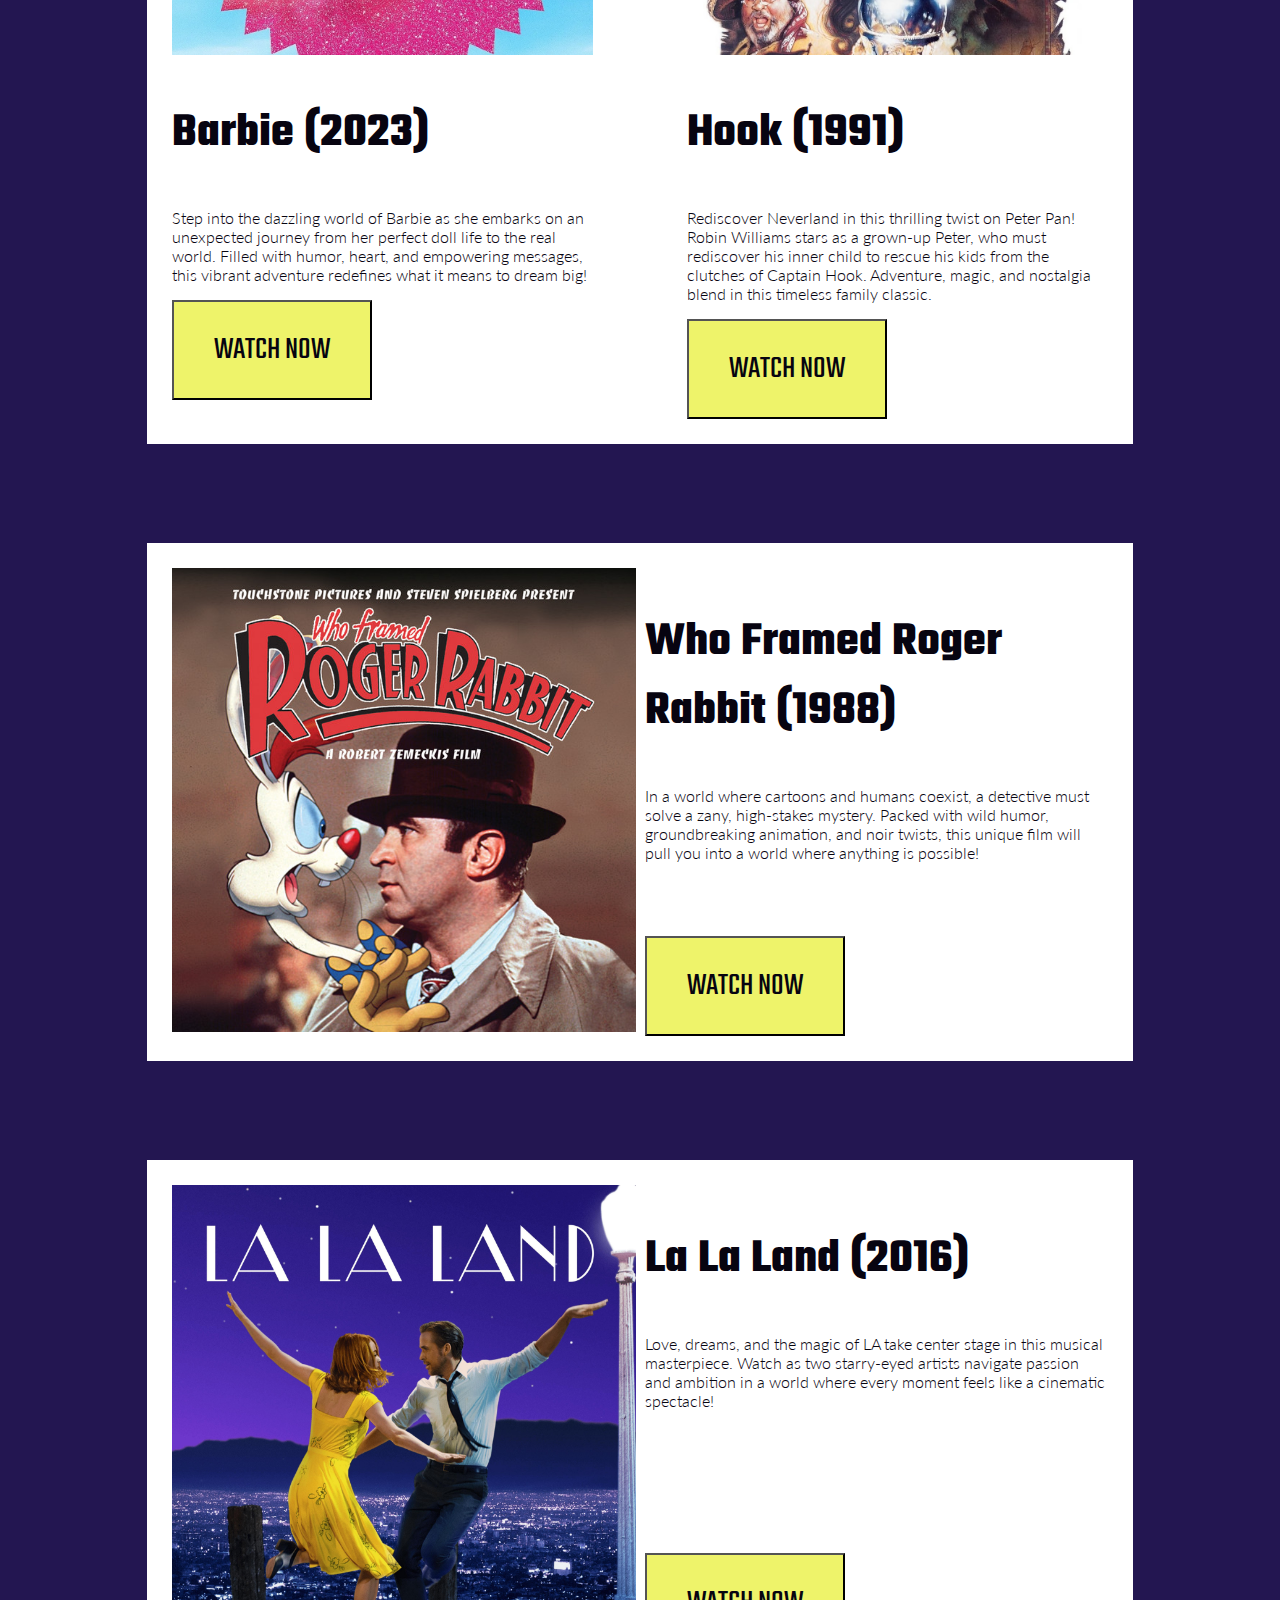
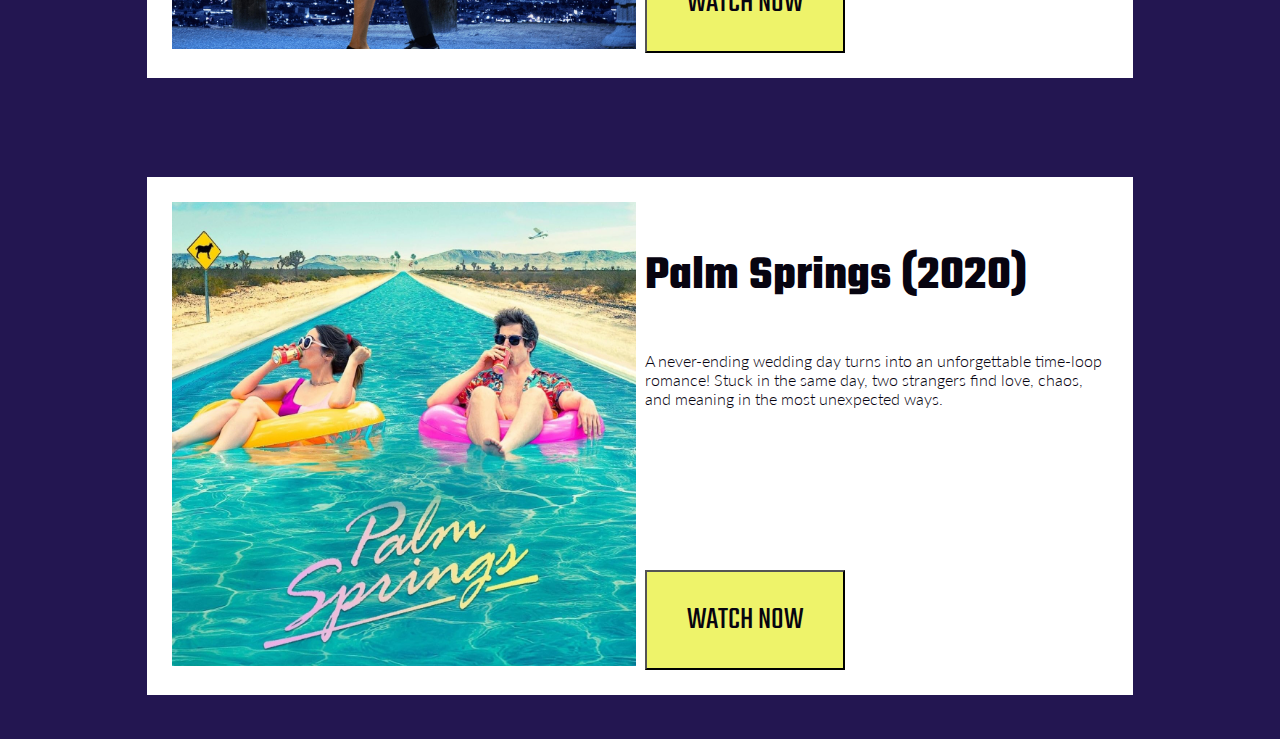
==== commit c83803d8: "index.html" ====
--- a/index.html
+++ b/index.html
@@ -26,8 +26,6 @@
     </nav>
 <!-- POSTER 1 -->
 <div class="container">
-<div class="container_1">
-<div class="column">    
 <div class="top_poster">
     <div class="poster"><img src="images/hidden-figures.jpg"></div>
     <div class="description">
@@ -36,8 +34,6 @@
             these brilliant African-American women prove that intelligence, perseverance, and unity can change history and break barriers.</p>
     </div>
     <div class="b"><button>WATCH NOW</button></div>
-</div>
-</div>
 </div>
 </div>
 
@@ -68,8 +64,7 @@
 
 <!-- POSTER 3 -->
 <div class="container">
-<div class="container_1">
-<div class="column"><div class="container_2">
+<div class="container_2">
     <div class="poster3"><img src="images/who-framed-roger-rabbit.jpg"></div>
     <div class="d4">
         <h2>Who Framed Roger Rabbit (1988)</h2>
@@ -82,15 +77,11 @@
     </div>
 </div>
 </div>
-</div>
-</div>
 
 <br><br>
 
 <!-- POSTER 4 -->
 <div class="container">
-<div class="container_1">
-<div class="column">
 <div class="container_2">
     <div class="poster3"><img src="images/la-la-land.jpg"></div>
     <div class="d4">
@@ -104,15 +95,11 @@
     </div>
 </div>
 </div>
-</div>
-</div>
 
 <br><br>
 
 <!-- POSTER 5 -->
 <div class="container">
-<div class="container_1">
-<div class="column">
 <div class="container_2">
     <div class="poster3"><img src="images/palm-springs.jpg"></div>
     <div class="d4">
@@ -125,8 +112,6 @@
     </div>
 </div>
 </div>
-</div>
-</div>
 <br><br>
 
 </body>
--- a/style.css
+++ b/style.css
@@ -26,7 +26,7 @@
     }
 }
 
-@media (min-width: 720px) {
+@media (min-width: 720px) and (max-width: 1023) {
     nav {
         display: flex;
         justify-content: space-evenly;
@@ -44,15 +44,6 @@
         max-width: 600px;
     }
 
-    .container_duo {
-        display: flex;
-        gap: 10%;
-    }
-    
-    .column2 {
-        flex: 50%;
-    }
-
     .container_1 {
         display: flex;
         gap: 10%;
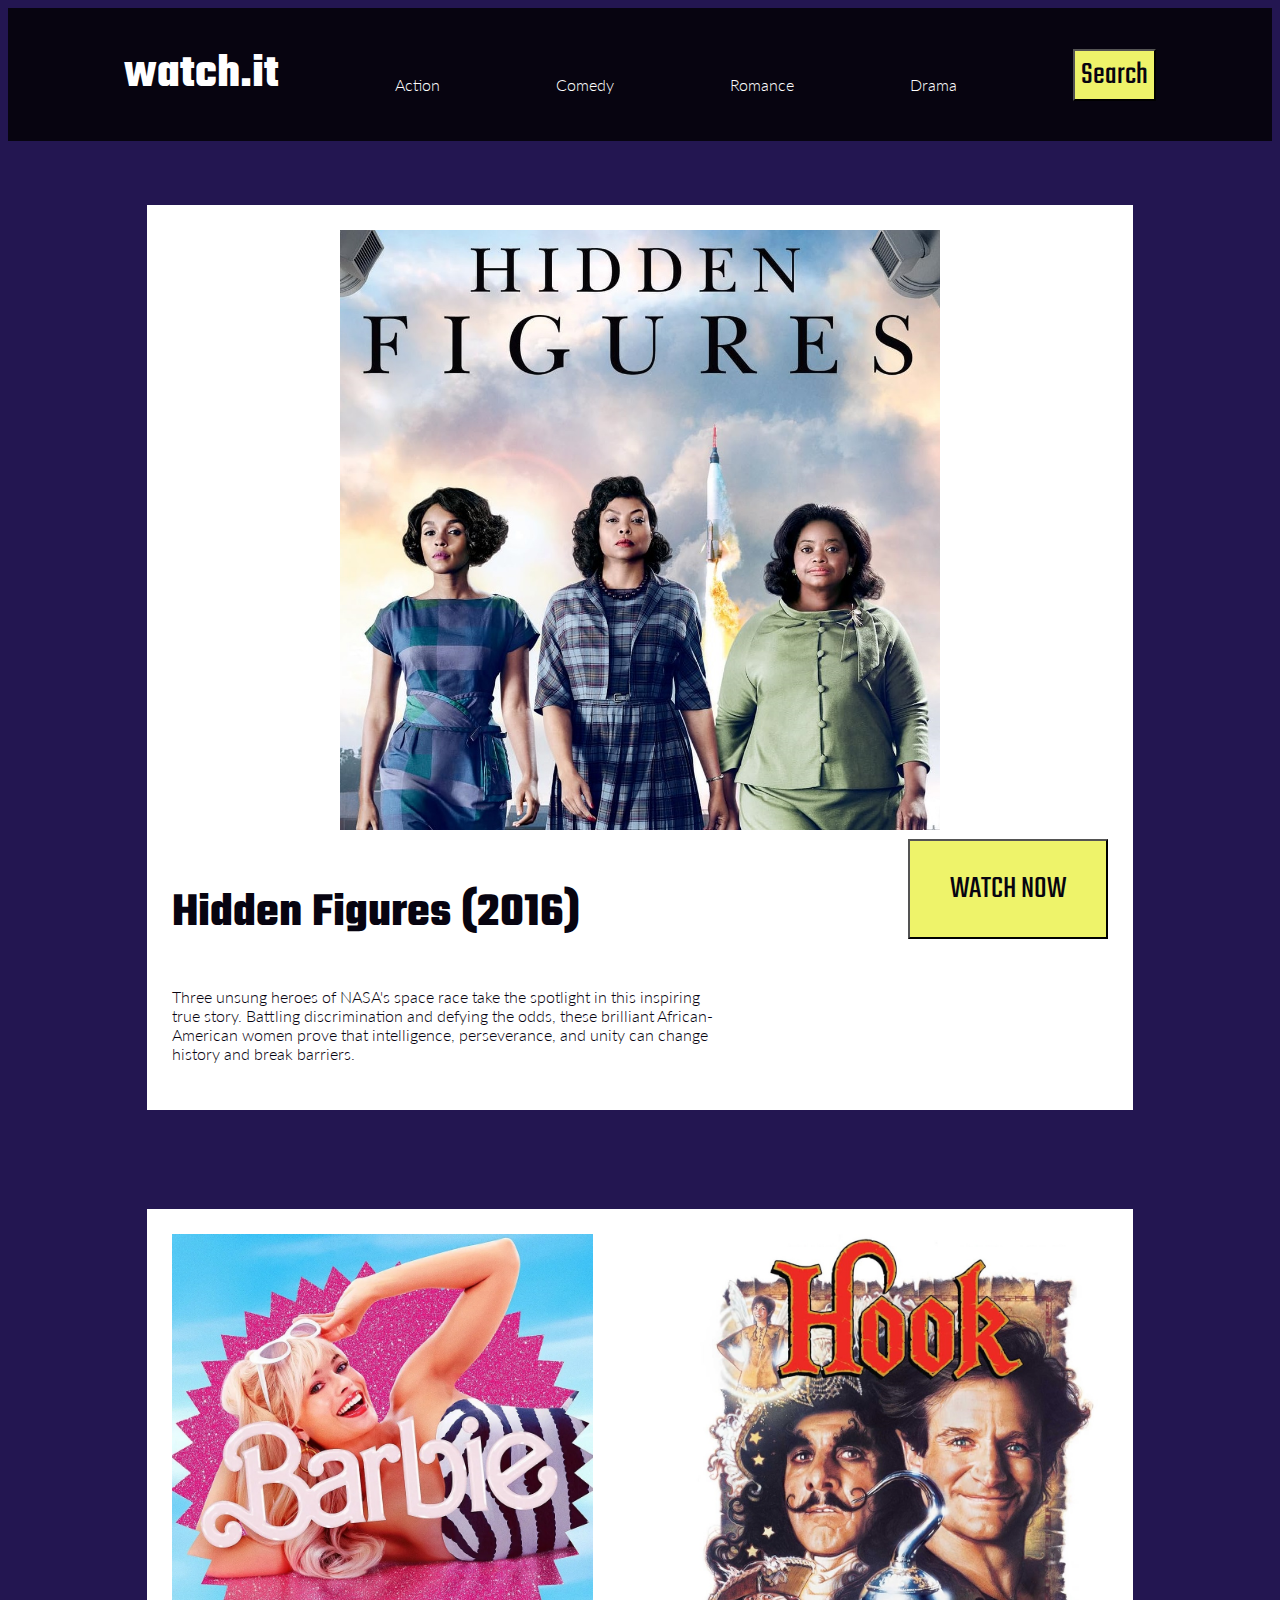
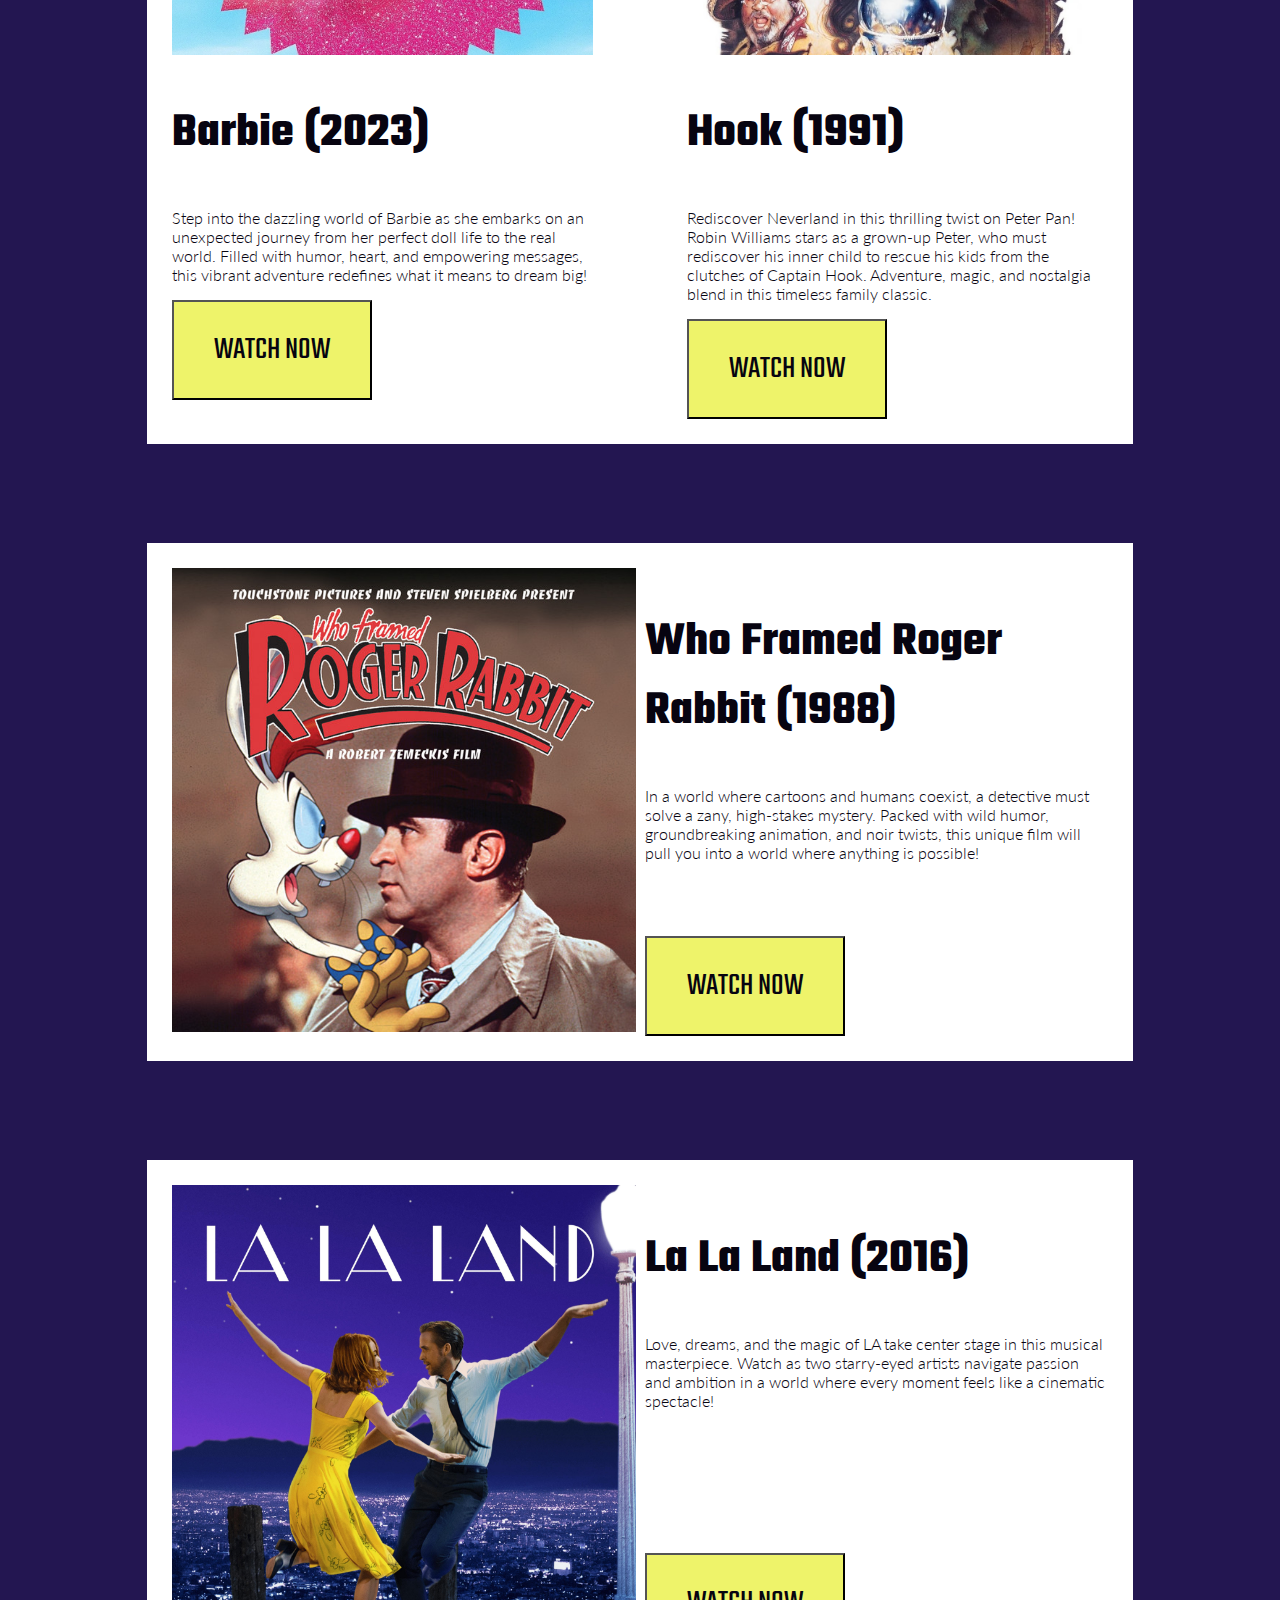
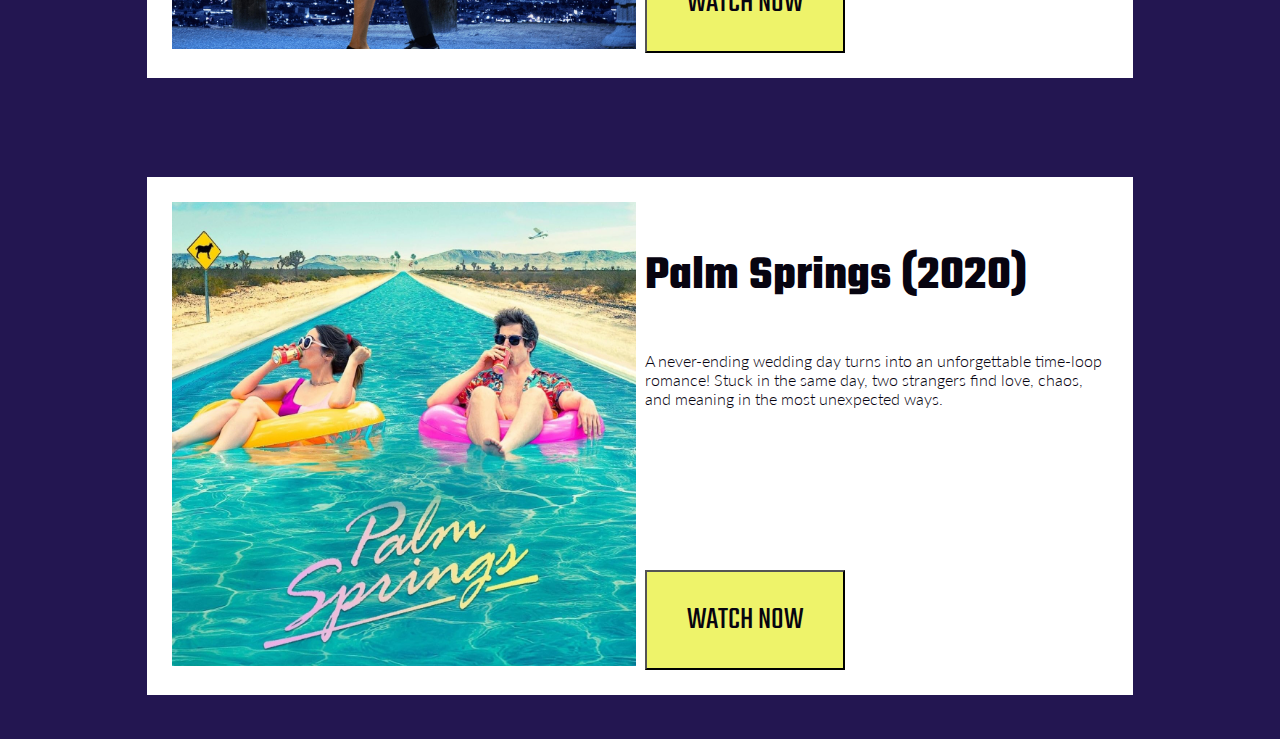
==== commit fadc215b: "index.html" ====
--- a/index.html
+++ b/index.html
@@ -24,6 +24,8 @@
         <a>Drama</a>
         <button>Search</button>
     </nav>
+
+<div class="overall"> <!-- overall div, to hide when in tablet dimensions-->
 <!-- POSTER 1 -->
 <div class="container">
 <div class="top_poster">
@@ -114,5 +116,27 @@
 </div>
 <br><br>
 
+<!-- TABLET LAYOUT, HIDING IT FROM DESKTOP AND PHONE LAYOUT -->
+<div class="c">
+    <div class="holder">
+        <div class="con">
+            <div class="column2">
+                <img src="images/barbie.jpg">
+                <h2>Barbie (2023)</h2>
+                <p>Step into the dazzling world of Barbie as she embarks on an unexpected journey from her perfect doll life to the real world. 
+                    Filled with humor, heart, and empowering messages, this vibrant adventure redefines what it means to dream big!</p>
+                <button>WATCH NOW</button>
+            </div>
+            <div class="column2">
+                <img src="images/hook.jpg">
+                <h2>Hook (1991)</h2>
+                <p>Rediscover Neverland in this thrilling twist on Peter Pan!
+                    Robin Williams stars as a grown-up Peter, who must rediscover his inner child to rescue his kids from the clutches of Captain Hook. 
+                   Adventure, magic, and nostalgia blend in this timeless family classic.</p>
+                <button>WATCH NOW</button>
+            </div>
+        </div> 
+    </div>
+</div>
 </body>
 </html>--- a/style.css
+++ b/style.css
@@ -1,6 +1,10 @@
 @media (orientation: portrait), (max-resolution: 1024px){} /* overall */
 
 @media (min-width: 360px) and (max-width: 719px) {
+    
+.c {
+    display: none;
+}
     nav a {
         display: none;
     }
@@ -24,9 +28,18 @@
     h1, h2 {
         font-size: 2em;
     }
-}
-
-@media (min-width: 720px) and (max-width: 1023) {
+
+}
+
+@media (min-width: 720px) and (max-width: 1023px) { 
+    .overall {
+        display: none;
+    }
+
+    .c {
+        display: block;
+    }
+
     nav {
         display: flex;
         justify-content: space-evenly;
@@ -35,32 +48,44 @@
         background-color: #070410;
     }
     
-    /*a {
-        margin-top: 20px;
-    }*/
     img {
         width: 100%;
         height: auto;
         max-width: 600px;
     }
 
-    .container_1 {
+    .holder {
+        padding: 2%;
+    background-color: #FFFFFF;
+    color: #070410;
+    margin-left: 11%;
+    margin-right: 11%;
+    margin-top: 5%
+    }
+
+    .con {
         display: flex;
         gap: 10%;
     }
     
-    .column {
+    .column2 {
         flex: 50%;
     }
+
 }
 
 @media (min-width: 1024px) {
+    
+.c {
+    display: none;
+}
     nav {
         display: flex;
         justify-content: space-evenly;
         color: #FFFFFF;
         background-color: #070410;
         font-size: 1em;
+        align-items: center;
     }
     
     a {
@@ -69,7 +94,7 @@
     }
 
     /* grid 1 */
-.top_poster {
+    .top_poster {
     display: grid;
     grid-template-columns: repeat(4, 1fr);
     grid-template-rows: repeat(4, 1fr);
@@ -188,6 +213,7 @@
     color: #070410;
     background-color: #EEF36A;
     font-size: 2em;
+    cursor: pointer;
 }
 
 button:hover{
@@ -215,74 +241,11 @@
     font-style: normal;
   }
 
-/* grid 1 
-.top_poster {
-    display: grid;
-    grid-template-columns: repeat(4, 1fr);
-    grid-template-rows: repeat(4, 1fr);
-    gap: 5px;
-}
-    
-.poster {
-    grid-column: span 5 / span 4;
-    grid-row: span 4 / span 4;
-    justify-self: center;
-}
-
-
-.description {
-    grid-column: span 3 / span 3;
-    grid-row: span 2 / span 2;
-    grid-row-start: 5;
-}
-
-.b {
-    grid-row: span 3 / span 3;
-    grid-column-start: 5;
-    grid-row-start: 5;
-    justify-self: right;
-}
-
-.b button, .b2 button, .b4 button, .column button {
-    width: 200px;
-    height: 100px;
-}
-
-/* grid 2 
-
-.container_1 {
-    display: flex;
-    gap: 10%;
-}
-
-.column {
-    flex: 50%;
-}
-
-/* grid 3 : repeats because they're the same style 
-
-
-.container_2 {
-    display: grid;
-    grid-template-columns: repeat(4, 1fr);
-    grid-template-rows: repeat(3, 1fr);
-    gap: 9px;
-}
-    
-.poster3 {
-    grid-column: span 2 / span 2;
-    grid-row: span 4 / span 4;
-}
-
-.d4 {
-    grid-column: span 2 / span 2;
-    grid-row: span 3 / span 3;
-    grid-column-start: 3;
-}
-
-.b4 {
-    grid-column: span 2 / span 2;
-    grid-column-start: 3;
-    grid-row-start: 4;
-}
-        +  .con-hold {
+    padding: 2%;
+    background-color: #FFFFFF;
+    color: #070410;
+    margin-left: 11%;
+    margin-right: 11%;
+    margin-top: 5%
+}
